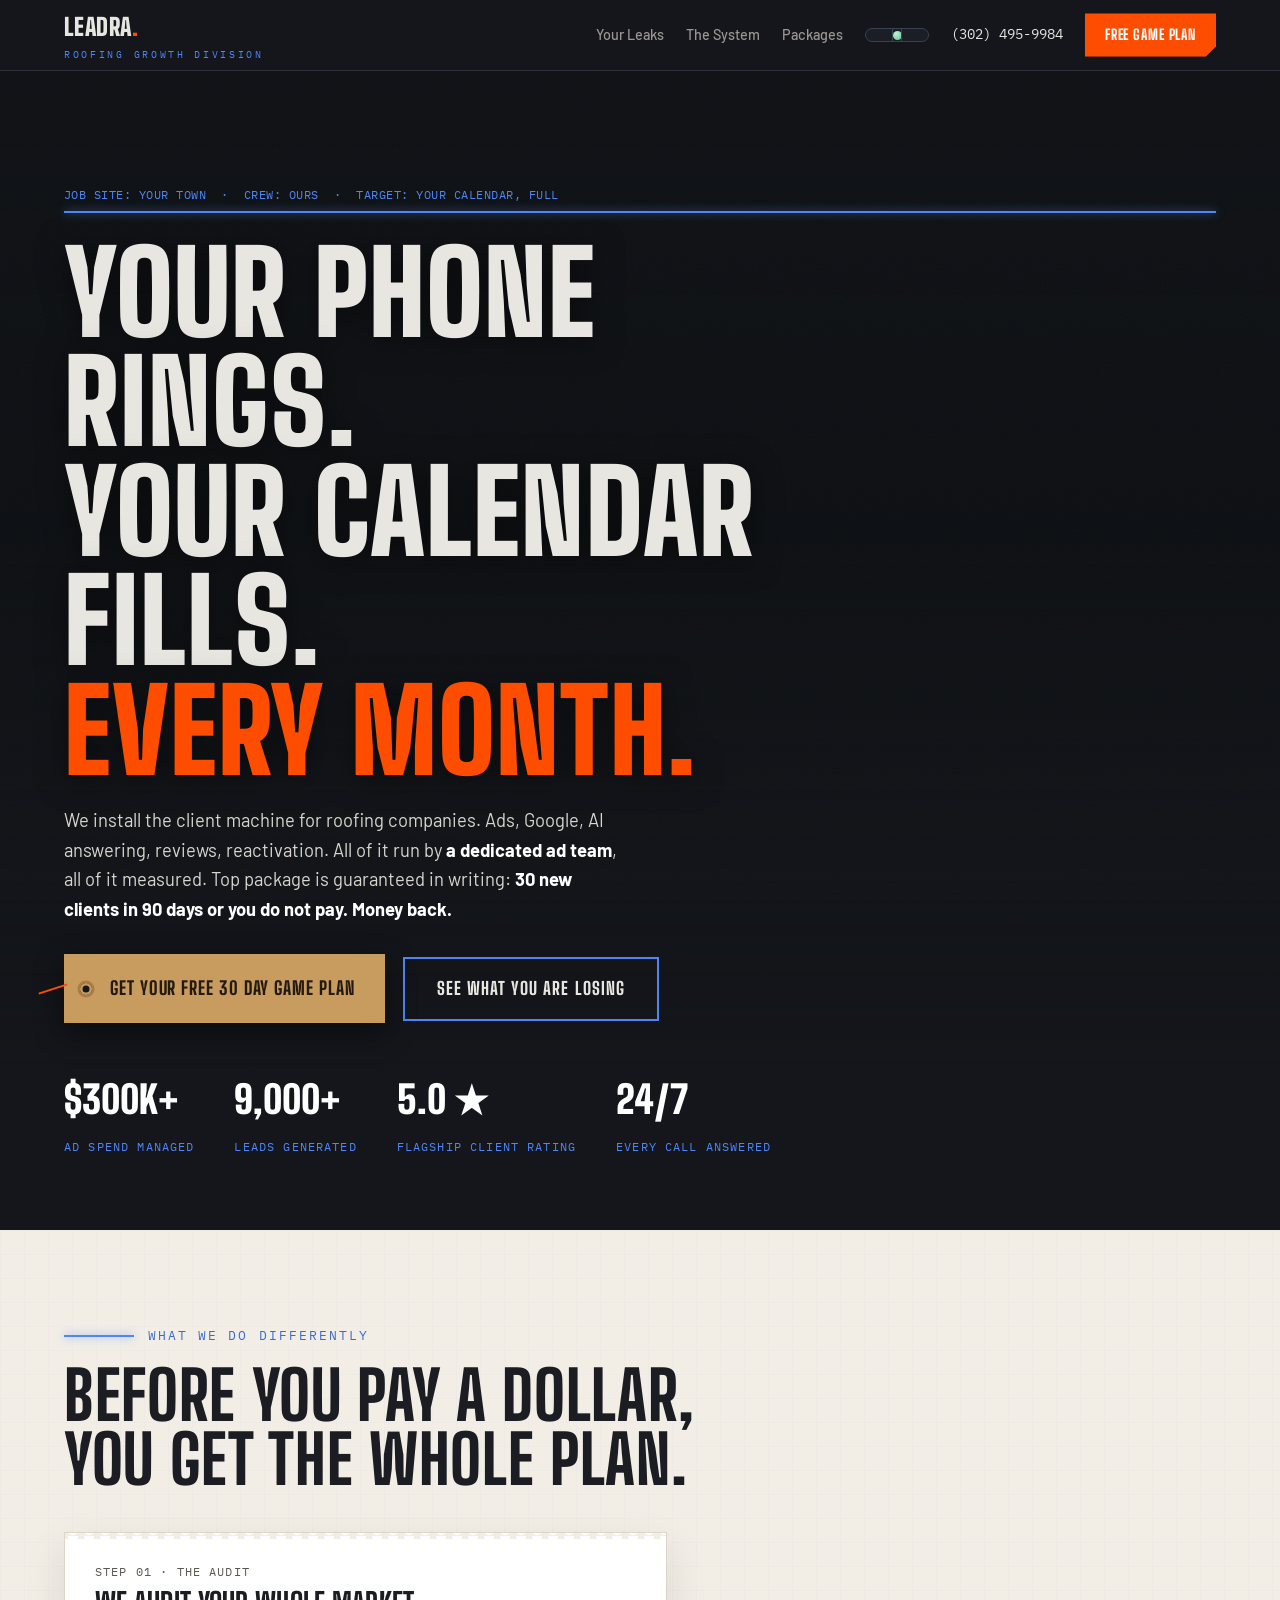
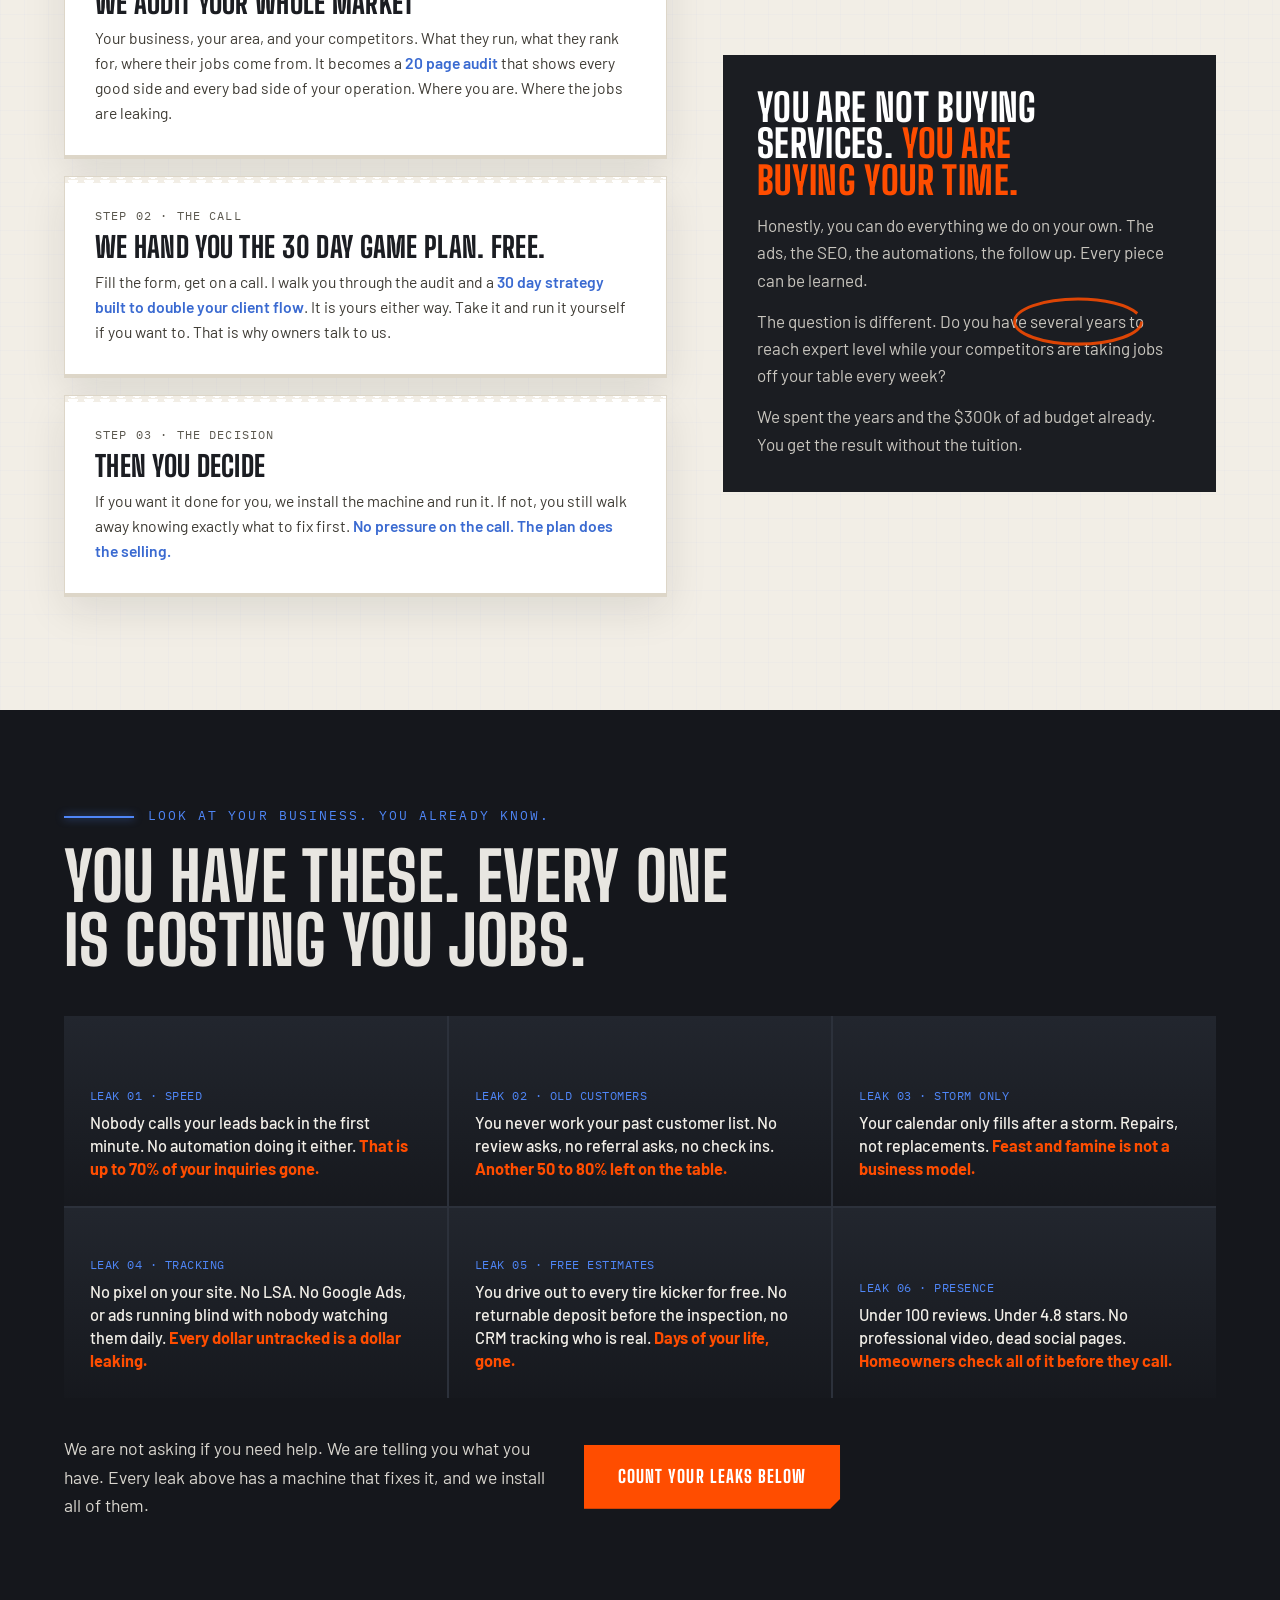
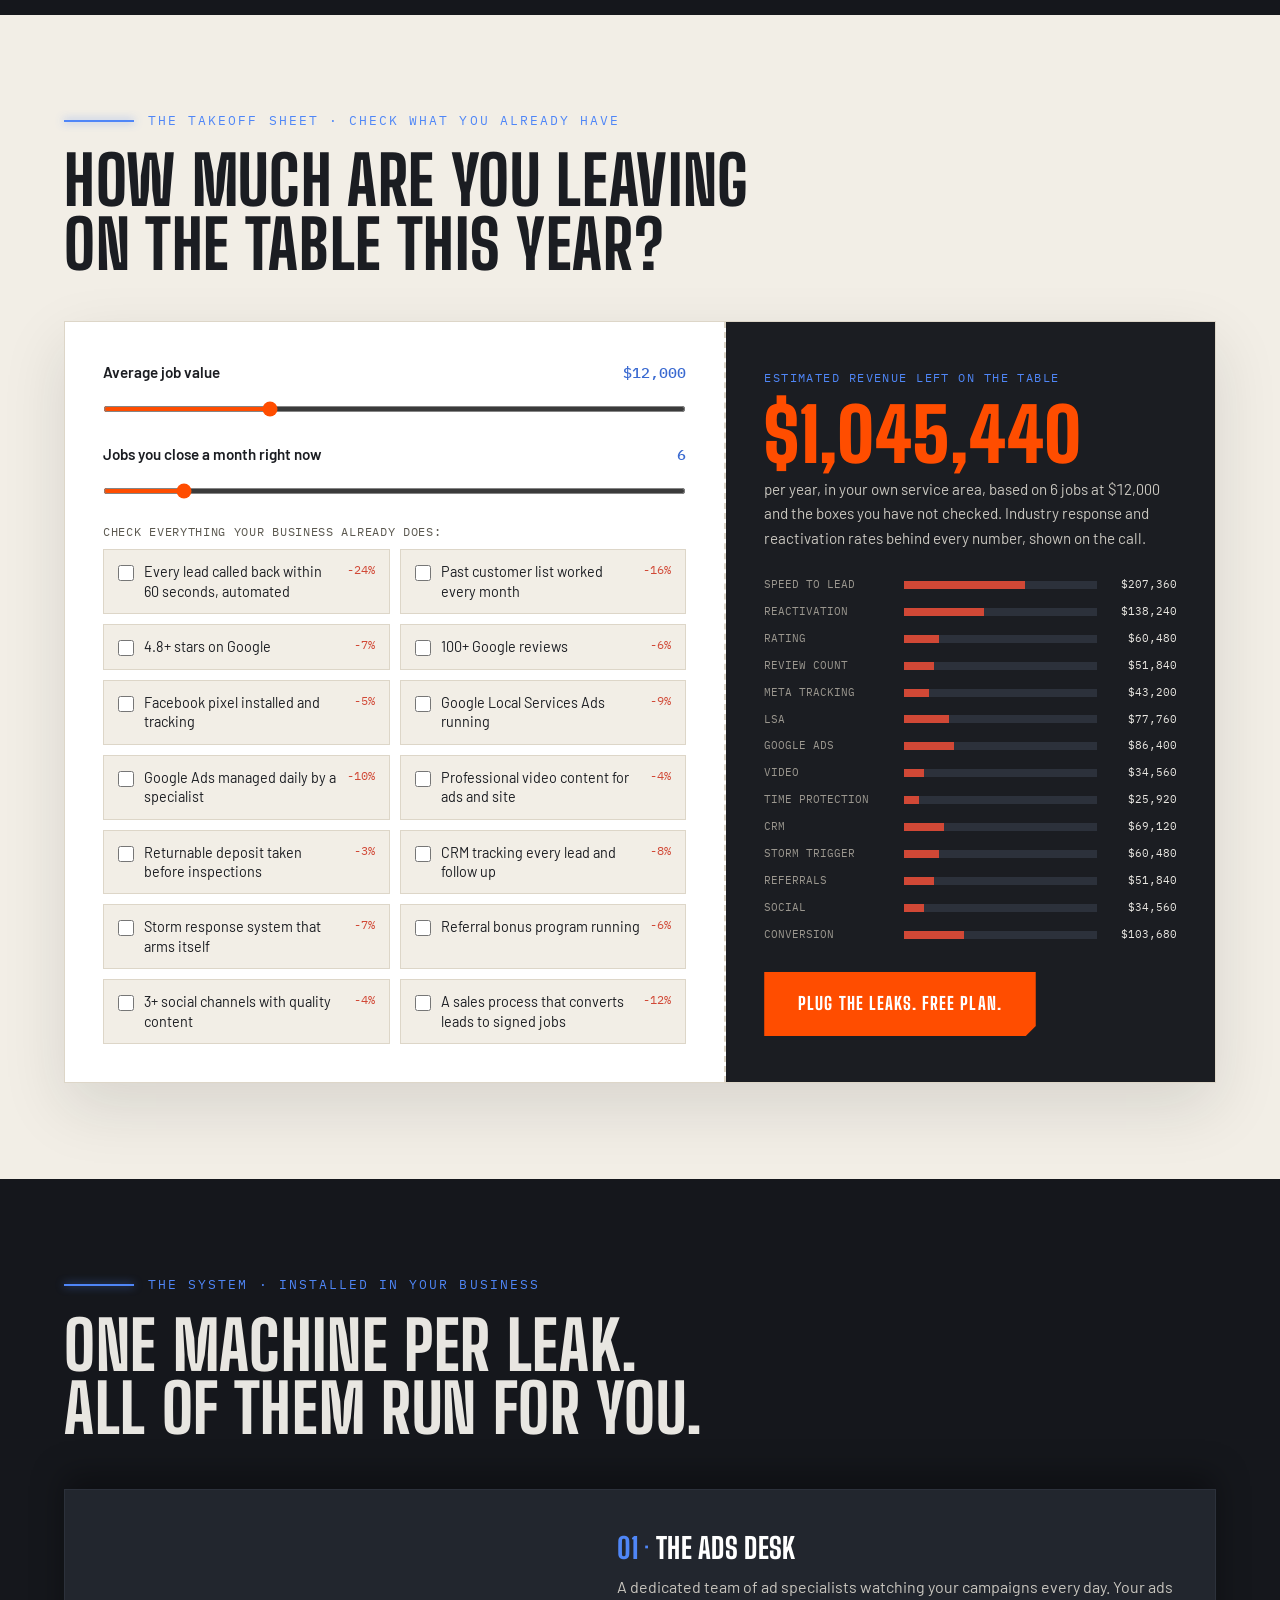
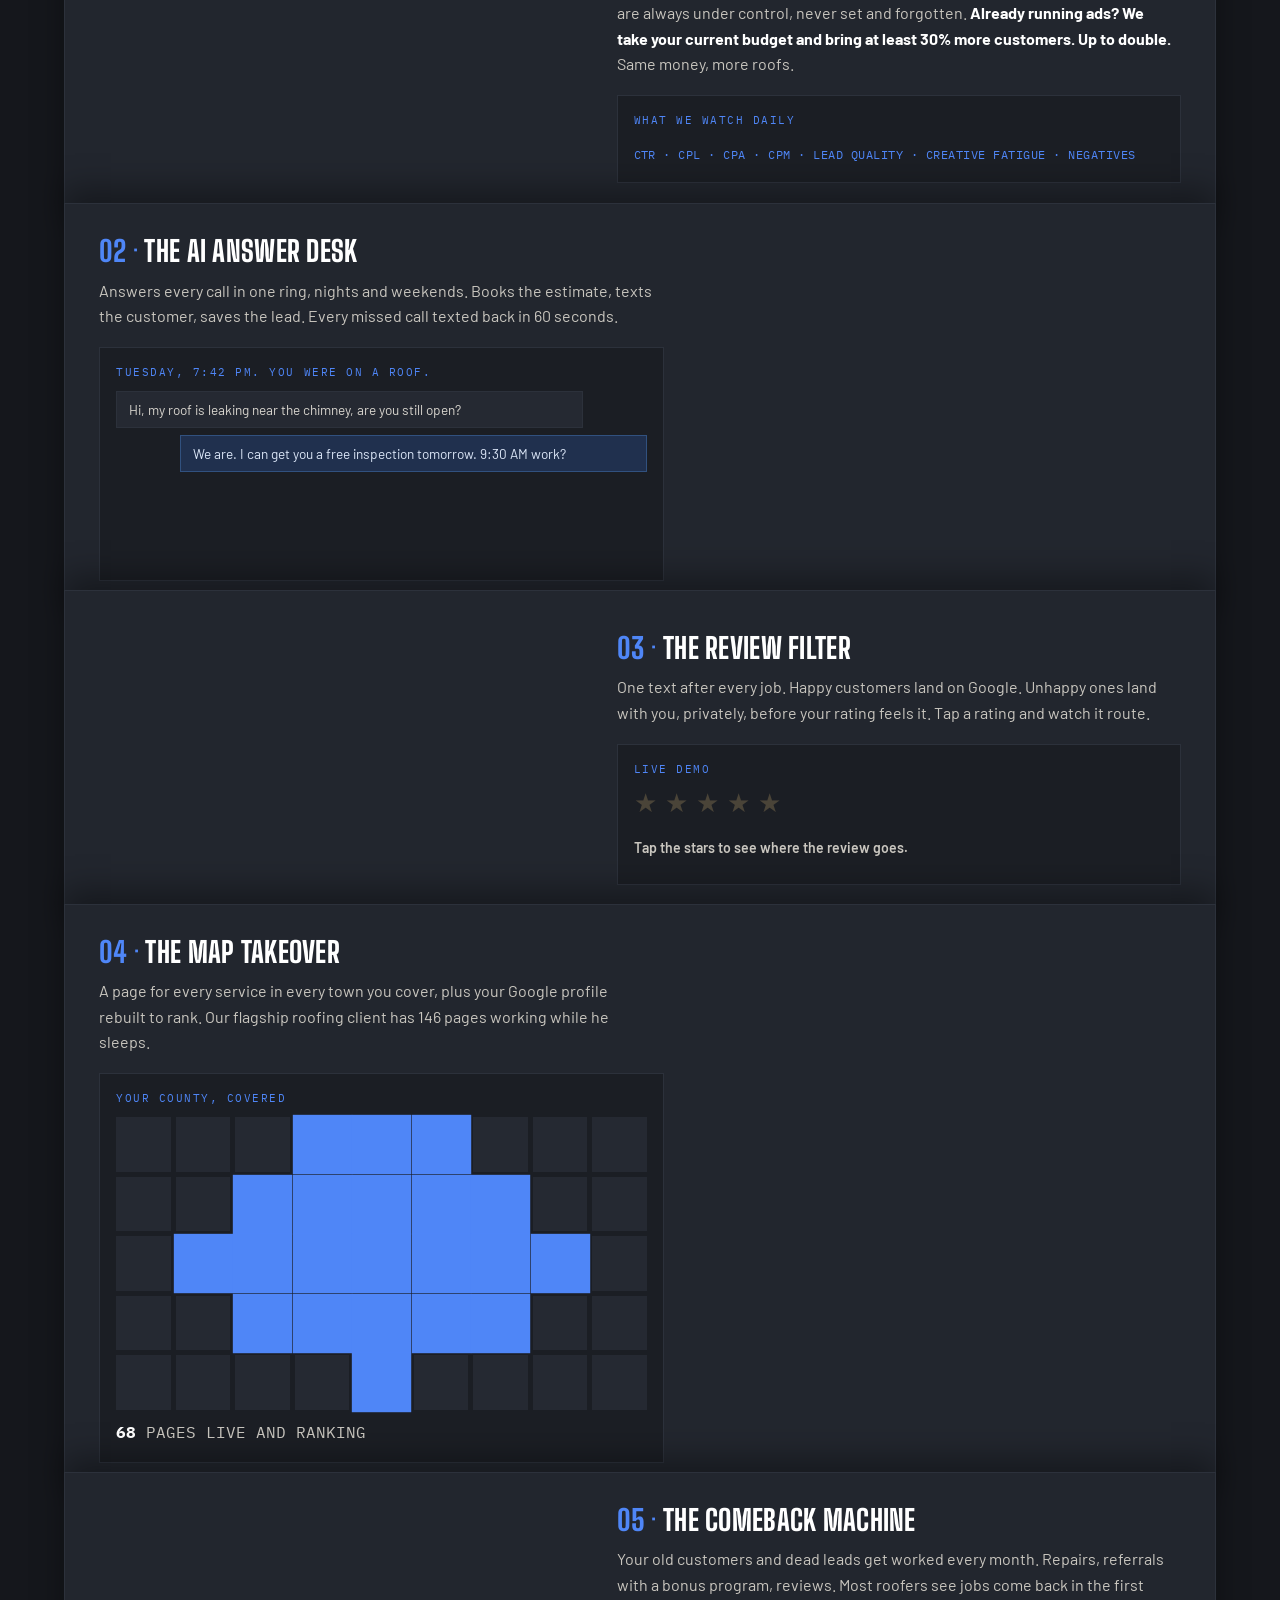
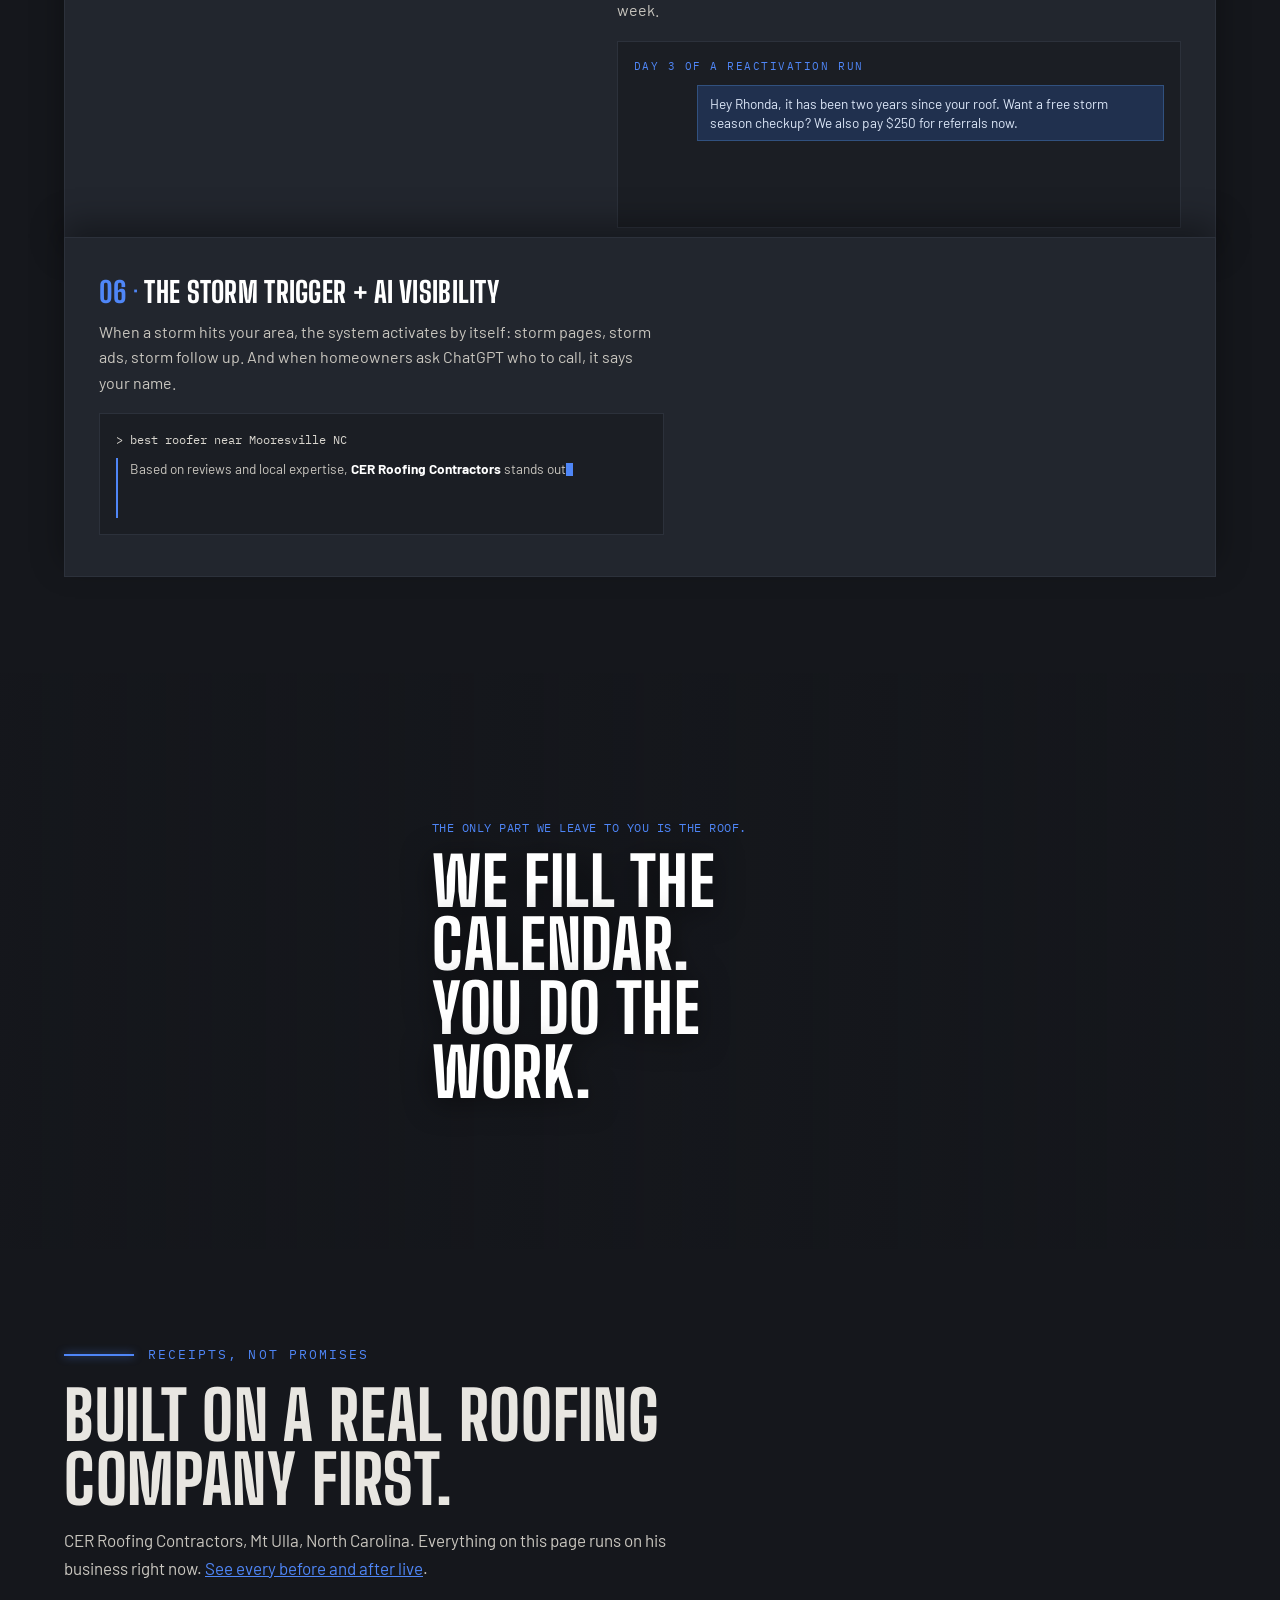
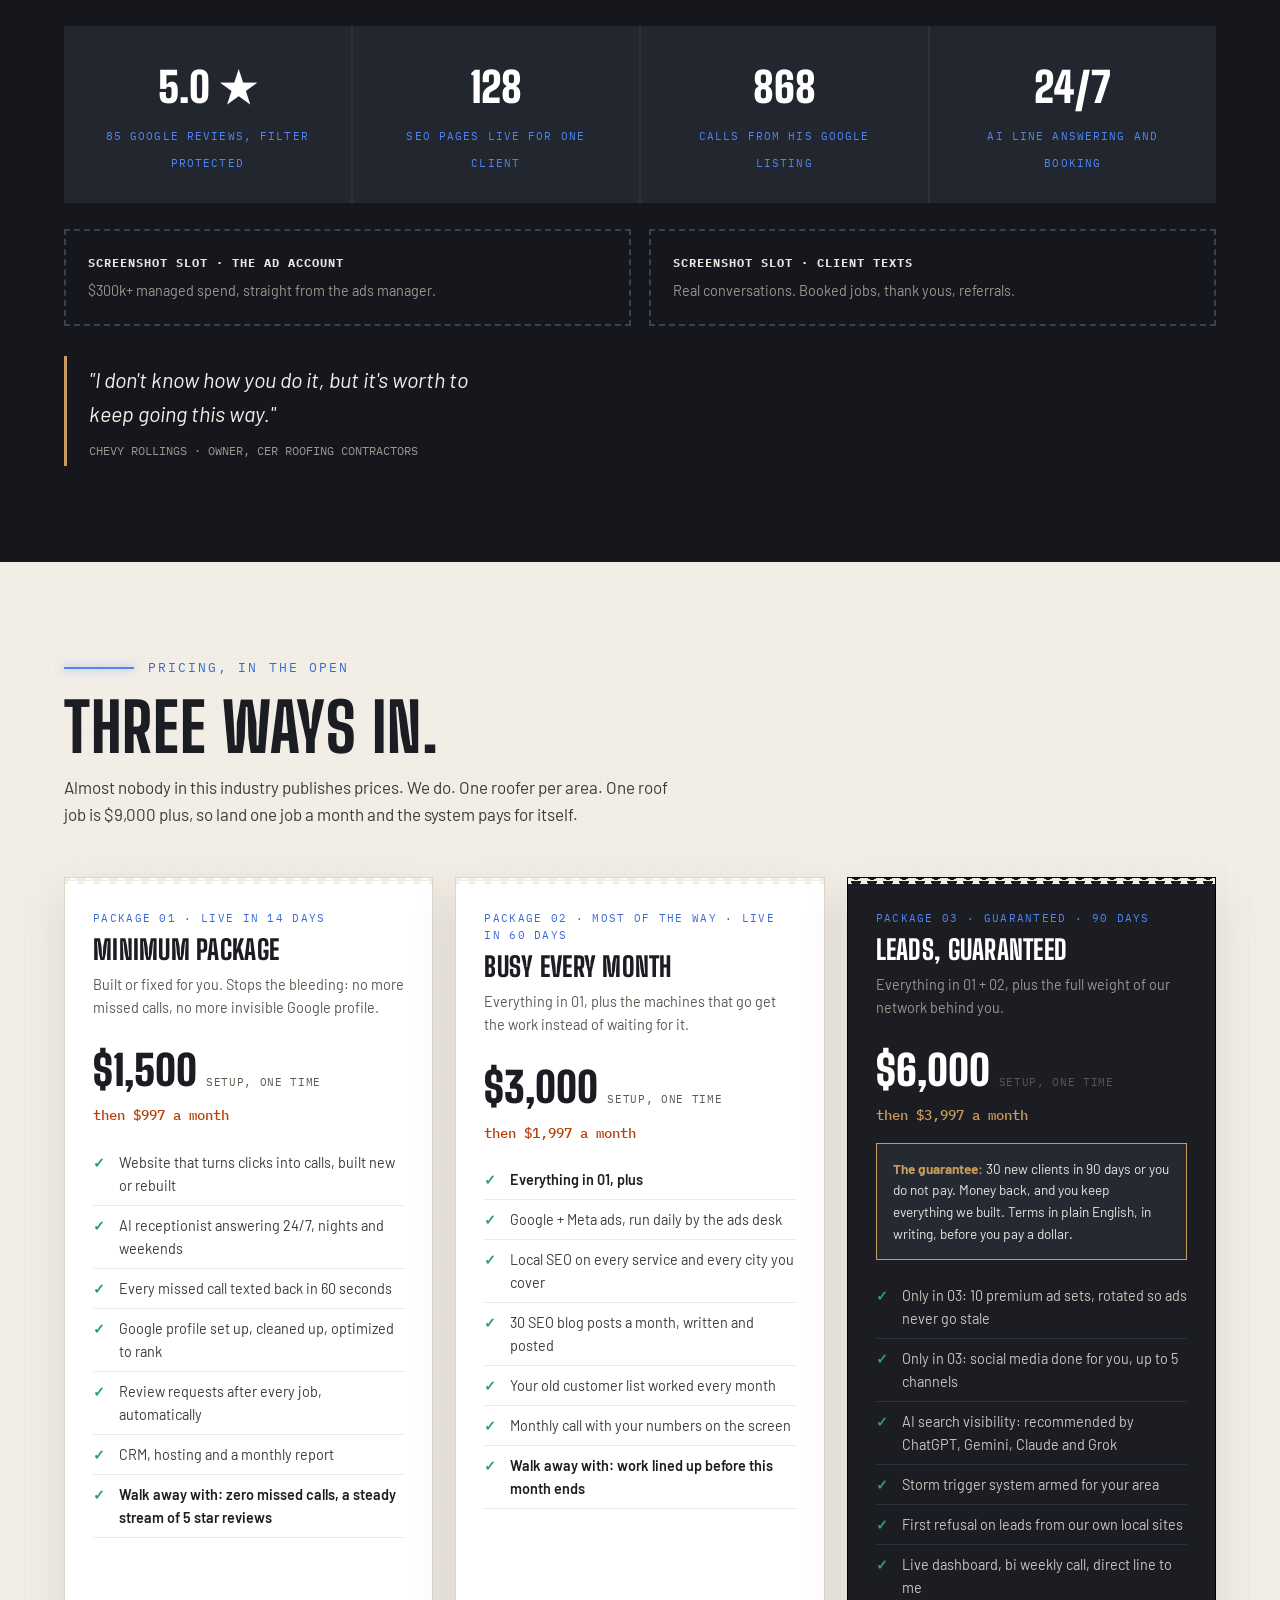
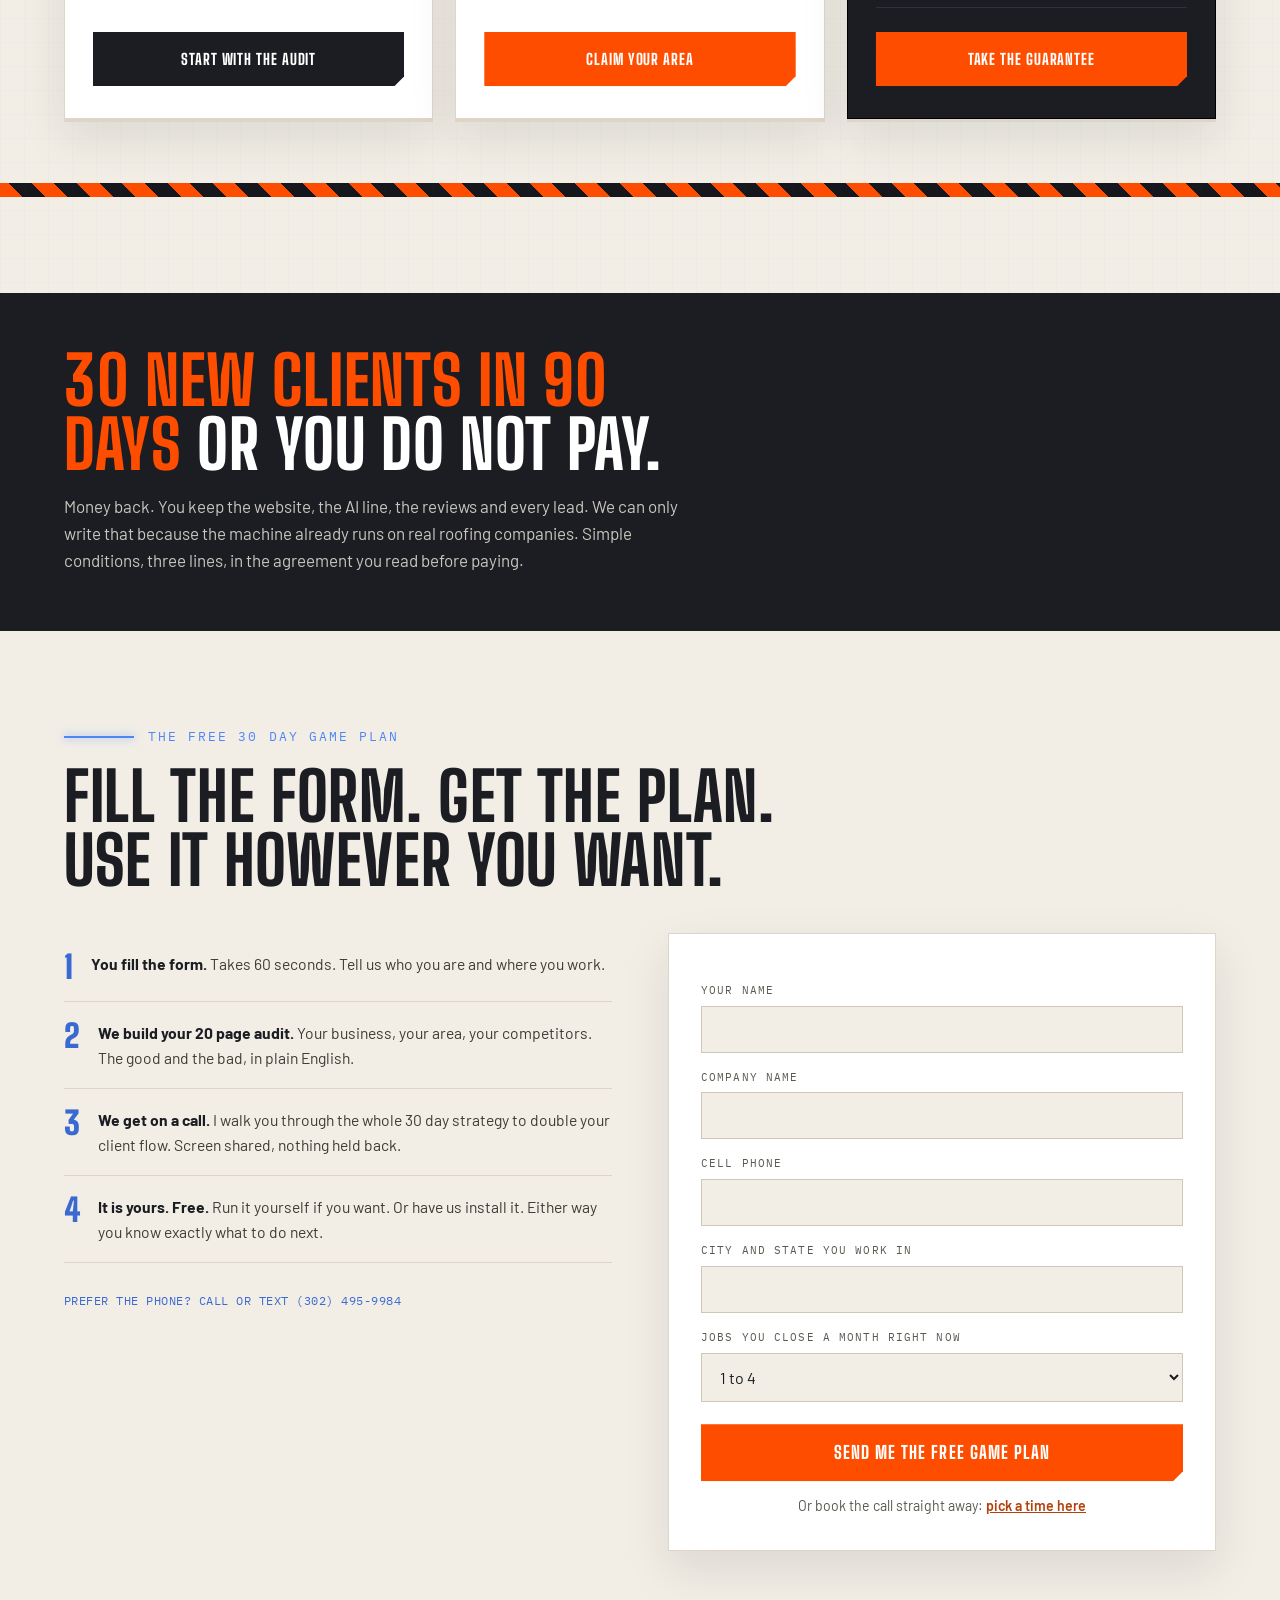
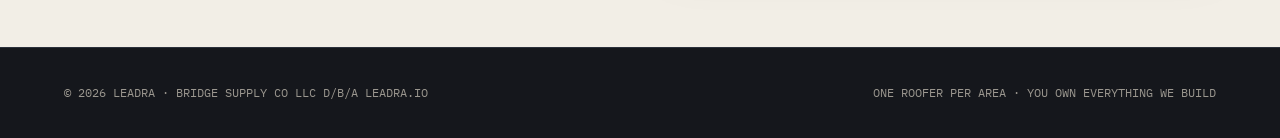
==== roofers-site/index.html @ fa68419d "Roofers site bridge copy for assembly Co-Authored-By: Claude Fable 5 <noreply@anthropic.com> Claude-" ====
<!doctype html>
<html lang="en">
<head>
<meta charset="utf-8">
<meta name="viewport" content="width=device-width, initial-scale=1">
<title>Leadra for Roofers</title>
<meta name="description" content="Client acquisition systems for roofing companies. 30 new clients in 90 days or you do not pay. Free 30 day game plan and a 20 page audit of your business before you spend a dollar.">
<link rel="stylesheet" href="https://fonts.googleapis.com/css2?family=Big+Shoulders+Display:wght@700;800;900&family=Barlow:wght@400;500;600&family=IBM+Plex+Mono:ital,wght@0,400;0,500;1,400&display=swap">
<style>
  :root{
    --bitumen:#15171C; --char:#22262E; --chalk:#4F86F7; --torch:#FF4D00;
    --paper:#F2EEE6; --kraft:#C89B5E; --ink:#E8E6E1; --ink-dim:#9B978F;
    --paper-ink:#1B1D22; --paper-dim:#5B584F; --good:#2E9E6B; --bad:#D14836;
    --disp:"Big Shoulders Display","Arial Narrow",Impact,sans-serif;
    --body:"Barlow",-apple-system,"Segoe UI",Helvetica,sans-serif;
    --mono:"IBM Plex Mono","SF Mono",Consolas,monospace;
    --ease:cubic-bezier(.2,.8,.2,1);
  }
  *{margin:0;padding:0;box-sizing:border-box}
  html{scroll-behavior:smooth}
  body{background:var(--bitumen);color:var(--ink);font-family:var(--body);font-size:17px;line-height:1.6;-webkit-font-smoothing:antialiased;overflow-x:hidden}
  /* asphalt granule noise on dark */
  body::before{content:"";position:fixed;inset:0;pointer-events:none;z-index:1;opacity:.04;
    background-image:url("data:image/svg+xml,%3Csvg xmlns='http://www.w3.org/2000/svg' width='120' height='120'%3E%3Cfilter id='n'%3E%3CfeTurbulence type='fractalNoise' baseFrequency='.9' numOctaves='2'/%3E%3C/filter%3E%3Crect width='120' height='120' filter='url(%23n)' opacity='.6'/%3E%3C/svg%3E")}
  h1,h2,h3{font-family:var(--disp);text-transform:uppercase;line-height:.95;letter-spacing:.01em}
  h1{font-weight:900;font-size:clamp(3rem,9vw,7.2rem)}
  h2{font-weight:800;font-size:clamp(2.2rem,5.5vw,4.2rem)}
  h3{font-weight:800;font-size:clamp(1.3rem,2.4vw,1.8rem)}
  p{max-width:62ch}
  img{max-width:100%;display:block}
  a{color:inherit}
  .wrap{max-width:1200px;margin:0 auto;padding:0 24px;position:relative;z-index:2}
  .mono{font-family:var(--mono);font-size:.78rem;letter-spacing:.04em;color:var(--chalk)}
  .sec{padding:96px 0;position:relative}
  .num{font-variant-numeric:tabular-nums}
  /* chalk line reveal */
  .chalkline{height:2px;background:var(--chalk);width:0;box-shadow:0 0 8px rgba(79,134,247,.8);transition:width .5s var(--ease)}
  .chalkline.snap{width:100%}
  .reveal{opacity:0;transform:translateY(30px);transition:opacity .6s var(--ease),transform .6s var(--ease)}
  .reveal.in{opacity:1;transform:none}
  @media (prefers-reduced-motion: reduce){
    .reveal{opacity:1;transform:none;transition:none}
    *{animation:none!important;transition:none!important}
  }
  .btn{display:inline-flex;align-items:center;gap:12px;background:var(--torch);color:#fff;font-family:var(--disp);font-weight:800;text-transform:uppercase;letter-spacing:.06em;font-size:1.1rem;padding:18px 34px;text-decoration:none;border:none;cursor:pointer;transition:transform .3s var(--ease),box-shadow .3s var(--ease);box-shadow:0 6px 24px rgba(255,77,0,.35);clip-path:polygon(0 0,100% 0,100% calc(100% - 10px),calc(100% - 10px) 100%,0 100%)}
  .btn:hover{transform:translateY(-3px)}
  .btn.line{background:transparent;color:var(--ink);box-shadow:inset 0 0 0 2px var(--chalk);clip-path:none}
  .btn:focus-visible,a:focus-visible,button:focus-visible,input:focus-visible{outline:3px solid var(--chalk);outline-offset:3px}

  /* ===== NAV ===== */
  nav{position:sticky;top:0;z-index:60;background:rgba(21,23,28,.94);backdrop-filter:blur(8px);border-bottom:1px solid #2C313B}
  nav .wrap{display:flex;align-items:center;justify-content:space-between;height:70px}
  .logo{font-family:var(--disp);font-weight:900;font-size:1.5rem;text-transform:uppercase;text-decoration:none;letter-spacing:.02em}
  .logo span{color:var(--torch)}
  .logo .sub{display:block;font-family:var(--mono);font-size:.6rem;color:var(--chalk);letter-spacing:.28em;font-weight:400}
  .navr{display:flex;align-items:center;gap:22px}
  .navlinks{display:flex;gap:22px;font-size:.9rem;font-weight:500}
  .navlinks a{text-decoration:none;color:var(--ink-dim)}
  .navlinks a:hover{color:var(--ink)}
  .navphone{font-family:var(--mono);font-size:.85rem;color:var(--ink);text-decoration:none}
  nav .btn{padding:10px 20px;font-size:.9rem}
  /* level bubble */
  .level{width:64px;height:14px;border:1px solid #3A4150;border-radius:7px;position:relative;background:#1B1E24}
  .level::before,.level::after{content:"";position:absolute;top:0;bottom:0;width:1px;background:#3A4150}
  .level::before{left:26px}.level::after{right:26px}
  .bubble{position:absolute;top:2px;left:27px;width:9px;height:9px;border-radius:50%;background:radial-gradient(circle at 35% 30%,#BFF3D8,#57C48B);transition:left .3s var(--ease)}
  @media(max-width:900px){.navlinks,.level,.navphone{display:none}}

  /* ===== HERO ===== */
  .hero{position:relative;min-height:92vh;display:flex;align-items:flex-end;overflow:hidden}
  .hero .bg{position:absolute;inset:0;background:#0E1013 center/cover no-repeat;background-image:url("assets/hero-crew.jpg");animation:kenburns 18s var(--ease) forwards}
  @keyframes kenburns{from{transform:scale(1.12)}to{transform:scale(1)}}
  .hero .shade{position:absolute;inset:0;background:linear-gradient(180deg,rgba(21,23,28,.35) 0%,rgba(21,23,28,.15) 40%,rgba(21,23,28,.92) 88%)}
  .hero .wrap{padding-bottom:72px;padding-top:140px;width:100%}
  .takeoff{position:relative;margin-bottom:26px}
  .takeoff .anno{position:absolute;top:-26px;left:0;opacity:0;transition:opacity .5s .5s}
  .takeoff.on .anno{opacity:1}
  .hero h1{max-width:14ch;text-shadow:0 4px 30px rgba(0,0,0,.5)}
  .hero h1 em{font-style:normal;color:var(--torch)}
  .hero .sub{margin-top:20px;font-size:1.15rem;max-width:56ch;color:#D9D6CF}
  .hero .sub b{color:#fff}
  .heroctas{display:flex;gap:18px;align-items:center;margin-top:30px;flex-wrap:wrap}
  /* inspection tag CTA */
  .tag-cta{position:relative;background:var(--kraft);color:#241A0E;font-family:var(--disp);font-weight:800;text-transform:uppercase;letter-spacing:.05em;font-size:1.15rem;padding:20px 30px 20px 46px;text-decoration:none;transition:transform .3s var(--ease);box-shadow:0 10px 30px rgba(0,0,0,.45)}
  .tag-cta::before{content:"";position:absolute;left:16px;top:50%;transform:translateY(-50%);width:12px;height:12px;border-radius:50%;background:var(--bitumen);box-shadow:inset 0 0 0 2.5px var(--kraft),0 0 0 2.5px #A87E44}
  .tag-cta::after{content:"";position:absolute;left:-26px;top:50%;width:30px;height:2px;background:var(--torch);transform:translateY(-50%) rotate(-18deg)}
  .tag-cta:hover{transform:rotate(-1.2deg) translateY(-2px)}
  .herostats{display:flex;gap:40px;margin-top:46px;flex-wrap:wrap}
  .hstat b{display:block;font-family:var(--disp);font-weight:900;font-size:2.4rem;color:#fff}
  .hstat span{font-family:var(--mono);font-size:.72rem;color:var(--chalk);letter-spacing:.1em;text-transform:uppercase}

  /* ===== PAPER SECTIONS ===== */
  .paper{background:var(--paper);color:var(--paper-ink)}
  .paper::before{content:"";position:absolute;inset:0;pointer-events:none;opacity:.5;
    background-image:linear-gradient(rgba(79,134,247,.05) 1px,transparent 1px),linear-gradient(90deg,rgba(79,134,247,.05) 1px,transparent 1px);background-size:24px 24px}
  .paper .mono{color:#3A6AD1}
  .kicker{display:flex;align-items:center;gap:14px;margin-bottom:18px}
  .kicker .chalkline{max-width:70px}
  .kicker span{font-family:var(--mono);font-size:.8rem;letter-spacing:.16em;text-transform:uppercase;color:var(--chalk)}
  .paper .kicker span{color:#3A6AD1}

  /* different section */
  .diffgrid{display:grid;grid-template-columns:1.1fr .9fr;gap:56px;align-items:center;margin-top:40px}
  @media(max-width:940px){.diffgrid{grid-template-columns:1fr}}
  .ticket{background:#fff;border:1px solid #DDD6C8;box-shadow:0 3px 0 #DDD6C8,0 16px 40px rgba(27,29,34,.10);padding:30px;position:relative;margin-bottom:20px}
  .ticket::before{content:"";position:absolute;top:0;left:0;right:0;height:6px;background-image:radial-gradient(circle at 8px 0,transparent 5px,#F2EEE6 5px);background-size:16px 6px;background-position:0 -3px}
  .ticket .tno{font-family:var(--mono);font-size:.72rem;color:var(--paper-dim);letter-spacing:.1em}
  .ticket h3{margin:8px 0 8px;color:var(--paper-ink)}
  .ticket p{font-size:.98rem;color:#3E3B34}
  .ticket .mark{color:#3A6AD1;font-weight:600}
  .buytime{background:var(--paper-ink);color:var(--ink);padding:34px;position:relative}
  .buytime h3{color:#fff;font-size:clamp(1.6rem,3vw,2.4rem);max-width:16ch}
  .buytime h3 em{font-style:normal;color:var(--torch)}
  .buytime p{margin-top:14px;color:#C9C6BF}
  .circle-anno{position:relative;display:inline-block}
  .circle-anno svg{position:absolute;inset:-14px -20px;width:calc(100% + 40px);height:calc(100% + 28px);pointer-events:none}

  /* ===== STRAIGHT TALK ===== */
  .talkgrid{display:grid;grid-template-columns:repeat(3,1fr);gap:2px;background:#2C313B;margin-top:44px}
  @media(max-width:980px){.talkgrid{grid-template-columns:repeat(2,1fr)}}
  @media(max-width:640px){.talkgrid{grid-template-columns:1fr}}
  .talk{background:var(--char);padding:26px;position:relative;overflow:hidden;min-height:190px;display:flex;flex-direction:column;justify-content:flex-end}
  .talk .timg{position:absolute;inset:0;background:center/cover no-repeat;opacity:.28;transition:opacity .4s,transform .6s var(--ease)}
  .talk:hover .timg{opacity:.45;transform:scale(1.05)}
  .talk .tshade{position:absolute;inset:0;background:linear-gradient(180deg,transparent,rgba(21,23,28,.9))}
  .talk .mono{position:relative;margin-bottom:6px}
  .talk p{position:relative;font-size:1.02rem;font-weight:500;color:#F2EFE8;line-height:1.4}
  .talk p b{color:var(--torch)}
  .talkfoot{margin-top:36px;display:flex;gap:20px;align-items:center;flex-wrap:wrap}
  .talkfoot p{font-size:1.1rem;color:#D9D6CF;max-width:50ch}

  /* ===== LEAK CALCULATOR ===== */
  .leak{background:var(--paper);color:var(--paper-ink)}
  .leaksheet{background:#fff;border:1px solid #DDD6C8;box-shadow:0 24px 60px rgba(27,29,34,.12);margin-top:44px;display:grid;grid-template-columns:1.15fr .85fr}
  @media(max-width:940px){.leaksheet{grid-template-columns:1fr}}
  .leakL{padding:38px;border-right:2px dashed #DDD6C8}
  @media(max-width:940px){.leakL{border-right:none;border-bottom:2px dashed #DDD6C8}}
  .leakR{padding:38px;background:var(--paper-ink);color:var(--ink);display:flex;flex-direction:column;justify-content:center}
  .lfield{margin-bottom:22px}
  .lfield label{display:flex;justify-content:space-between;font-weight:600;font-size:.95rem;margin-bottom:8px}
  .lfield output{font-family:var(--mono);color:#3A6AD1;font-weight:500}
  input[type=range]{width:100%;accent-color:var(--torch);height:6px}
  .checks{display:grid;grid-template-columns:1fr 1fr;gap:10px;margin-top:8px}
  @media(max-width:600px){.checks{grid-template-columns:1fr}}
  .chk{display:flex;gap:10px;align-items:flex-start;background:var(--paper);border:1px solid #DDD6C8;padding:12px 14px;cursor:pointer;font-size:.9rem;line-height:1.35;transition:border-color .2s,background .2s;user-select:none}
  .chk:hover{border-color:#3A6AD1}
  .chk input{margin-top:3px;accent-color:#2E9E6B;width:16px;height:16px;flex:none}
  .chk.on{background:#EAF3EC;border-color:#2E9E6B}
  .chk .pct{margin-left:auto;font-family:var(--mono);font-size:.72rem;color:var(--bad);white-space:nowrap;flex:none}
  .chk.on .pct{color:#2E9E6B}
  .leakR .rline{font-family:var(--mono);font-size:.75rem;color:var(--chalk);letter-spacing:.12em;text-transform:uppercase}
  .leaktotal{font-family:var(--disp);font-weight:900;font-size:clamp(3rem,6vw,4.6rem);color:var(--torch);line-height:1;margin:12px 0 4px}
  .leaksub{color:#C9C6BF;font-size:.95rem}
  .leakbars{margin-top:26px;display:flex;flex-direction:column;gap:9px}
  .lb{display:grid;grid-template-columns:130px 1fr 70px;gap:10px;align-items:center;font-family:var(--mono);font-size:.7rem;color:#9B978F}
  .lb i{display:block;height:8px;background:#2C313B;position:relative;overflow:hidden}
  .lb i b{position:absolute;left:0;top:0;bottom:0;background:var(--bad);width:0;transition:width .8s var(--ease)}
  .lb.won i b{background:var(--good)}
  .lb span:last-child{text-align:right;color:var(--ink)}
  .leakcta{margin-top:28px}

  /* ===== MACHINES (shingle courses) ===== */
  .courses{margin-top:48px;display:flex;flex-direction:column}
  .course{background:var(--char);border:1px solid #2C313B;padding:0;display:grid;grid-template-columns:.9fr 1.1fr;min-height:340px;position:relative;box-shadow:0 -14px 30px rgba(0,0,0,.35)}
  .course+.course{margin-top:-26px}
  .course:nth-child(even){grid-template-columns:1.1fr .9fr}
  .course:nth-child(even) .cimg{order:2}
  @media(max-width:900px){.course,.course:nth-child(even){grid-template-columns:1fr}.course:nth-child(even) .cimg{order:0}.course+.course{margin-top:18px}}
  .cimg{background:center/cover no-repeat;min-height:230px;position:relative}
  .cimg::after{content:"";position:absolute;inset:0;background:linear-gradient(90deg,transparent 60%,var(--char))}
  .course:nth-child(even) .cimg::after{background:linear-gradient(270deg,transparent 60%,var(--char))}
  .cbody{padding:34px;display:flex;flex-direction:column;justify-content:center;gap:12px}
  .cbody h3{color:#fff}
  .cbody h3 span{color:var(--chalk)}
  .cbody p{color:#C9C6BF;font-size:1rem}
  .cbody p b{color:#fff}
  .cdemo{background:#1B1E24;border:1px solid #2C313B;padding:16px;margin-top:6px}
  .cdemo .dlabel{font-family:var(--mono);font-size:.68rem;letter-spacing:.14em;text-transform:uppercase;color:var(--chalk);margin-bottom:10px}
  /* mini demos */
  .stars{display:flex;gap:8px}
  .stars button{font-size:1.6rem;background:none;border:none;cursor:pointer;color:#4A4438;transition:color .12s,transform .12s}
  .stars button.lit{color:#F5B417}
  .stars button:hover{transform:scale(1.15)}
  .routeout{margin-top:10px;font-size:.88rem;font-weight:600;min-height:40px;display:flex;align-items:center;gap:10px;color:#C9C6BF}
  .pill{padding:5px 12px;font-family:var(--mono);font-size:.72rem}
  .toG{background:rgba(46,158,107,.15);color:#6FD3A4}
  .toP{background:rgba(209,72,54,.15);color:#F09083}
  .bub{max-width:88%;padding:8px 12px;margin-bottom:7px;font-size:.85rem;line-height:1.4;opacity:0;transform:translateY(8px);transition:opacity .4s,transform .4s;border:1px solid #2C313B}
  .bub.on{opacity:1;transform:none}
  .bub.them{background:#252932;color:#D9D6CF}
  .bub.us{background:#20304E;border-color:#31517F;color:#DCE7F8;margin-left:auto}
  .bub.sys{background:transparent;border:1px dashed #3A4150;text-align:center;max-width:100%;font-family:var(--mono);font-size:.7rem;color:#9B978F}
  .aichat .q{font-family:var(--mono);font-size:.78rem;color:#D9D6CF;margin-bottom:8px}
  .aichat .a{border-left:2px solid var(--chalk);padding-left:12px;color:#C9C6BF;font-size:.85rem;min-height:60px;white-space:pre-wrap}
  .aichat .a b{color:#fff}
  .cursor{display:inline-block;width:7px;height:13px;background:var(--chalk);vertical-align:-2px;animation:blink 1s steps(1) infinite}
  @keyframes blink{50%{opacity:0}}
  .matrix{display:grid;grid-template-columns:repeat(9,1fr);gap:5px}
  .mcell{aspect-ratio:1;background:#252932;transition:background .3s,transform .3s}
  .mcell.on{background:var(--chalk);transform:scale(1.08)}
  .matrixcap{margin-top:10px;font-family:var(--mono);font-size:.72rem;color:#9B978F}
  .matrixcap b{color:var(--chalk)}

  /* ===== INTERLUDE (before/after) ===== */
  .interlude{position:relative;min-height:64vh;background:center/cover no-repeat fixed;background-image:url("assets/before-after.jpg");display:flex;align-items:center}
  @media(max-width:900px){.interlude{background-attachment:scroll}}
  .interlude .shade{position:absolute;inset:0;background:linear-gradient(90deg,rgba(21,23,28,.85),rgba(21,23,28,.2))}
  .interlude h2{max-width:13ch;color:#fff;text-shadow:0 4px 30px rgba(0,0,0,.6)}
  .interlude .mono{display:block;margin-bottom:12px}

  /* ===== PROOF ===== */
  .proofgrid{display:grid;grid-template-columns:repeat(4,1fr);gap:2px;background:#2C313B;margin-top:44px}
  @media(max-width:900px){.proofgrid{grid-template-columns:repeat(2,1fr)}}
  .pcell{background:var(--char);padding:28px;text-align:center}
  .pcell b{display:block;font-family:var(--disp);font-weight:900;font-size:2.6rem;color:#fff}
  .pcell span{font-family:var(--mono);font-size:.7rem;letter-spacing:.1em;text-transform:uppercase;color:var(--chalk)}
  .slotrow{display:grid;grid-template-columns:repeat(2,1fr);gap:18px;margin-top:26px}
  @media(max-width:760px){.slotrow{grid-template-columns:1fr}}
  .slot{border:2px dashed #3A4150;padding:22px;font-size:.9rem;color:#9B978F}
  .slot b{display:block;color:var(--ink);font-family:var(--mono);font-size:.78rem;letter-spacing:.08em;text-transform:uppercase;margin-bottom:6px}
  .quote{border-left:3px solid var(--kraft);padding:6px 0 6px 22px;margin-top:30px;font-size:1.35rem;font-style:italic;color:#F2EFE8;max-width:34ch}
  .quote cite{display:block;margin-top:10px;font-style:normal;font-family:var(--mono);font-size:.75rem;color:#9B978F}

  /* ===== PACKAGES (paper tickets) ===== */
  .packs{display:grid;grid-template-columns:repeat(3,1fr);gap:22px;margin-top:48px;align-items:stretch}
  @media(max-width:980px){.packs{grid-template-columns:1fr;max-width:560px;margin-left:auto;margin-right:auto}}
  .pack{background:#fff;border:1px solid #DDD6C8;box-shadow:0 3px 0 #DDD6C8,0 18px 44px rgba(27,29,34,.10);padding:32px 28px;display:flex;flex-direction:column;position:relative}
  .pack::before{content:"";position:absolute;top:0;left:0;right:0;height:6px;background-image:radial-gradient(circle at 8px 0,transparent 5px,#F2EEE6 5px);background-size:16px 6px;background-position:0 -3px}
  .pack .sla{font-family:var(--mono);font-size:.68rem;letter-spacing:.12em;text-transform:uppercase;color:#3A6AD1;margin-bottom:10px}
  .pack h3{color:var(--paper-ink);font-size:1.7rem}
  .pack .for{font-size:.9rem;color:var(--paper-dim);margin:10px 0 18px;min-height:44px}
  .pack .price{font-family:var(--disp);font-weight:900;font-size:2.6rem;color:var(--paper-ink)}
  .pack .price span{font-family:var(--mono);font-size:.7rem;font-weight:400;color:var(--paper-dim);letter-spacing:.06em}
  .pack .permo{font-family:var(--mono);font-size:.9rem;color:#B4400B;font-weight:500;margin-bottom:16px}
  .pack ul{list-style:none;flex:1;margin-bottom:24px}
  .pack li{padding:8px 0 8px 26px;position:relative;font-size:.9rem;border-bottom:1px solid #EFEAE0;color:#3E3B34}
  .pack li::before{content:"✓";position:absolute;left:0;color:#2E9E6B;font-weight:700}
  .pack li.plus{font-weight:600;color:var(--paper-ink)}
  .pack .btn{justify-content:center;font-size:.95rem;padding:15px 20px}
  .pack.dark{background:var(--paper-ink);border-color:#000}
  .pack.dark::before{background-image:radial-gradient(circle at 8px 0,transparent 5px,#F2EEE6 5px)}
  .pack.dark h3,.pack.dark .price{color:#fff}
  .pack.dark .for{color:#9B978F}
  .pack.dark li{color:#C9C6BF;border-bottom-color:#2C313B}
  .pack.dark li.plus{color:#fff}
  .pack.dark .sla{color:var(--chalk)}
  .pack.dark .permo{color:var(--kraft)}
  .gbox{background:#252932;border:1px solid var(--kraft);padding:14px 16px;margin-bottom:16px;font-size:.85rem;color:#E8E6E1}
  .gbox b{color:var(--kraft)}

  /* hazard stripe + guarantee band */
  .hazard{height:14px;background:repeating-linear-gradient(45deg,var(--torch) 0 16px,var(--bitumen) 16px 32px);margin-top:64px}
  .gband{background:var(--paper-ink);padding:56px 0}
  .gband h2{color:#fff;max-width:20ch}
  .gband h2 em{font-style:normal;color:var(--torch)}
  .gband p{margin-top:16px;color:#C9C6BF}

  /* ===== GAME PLAN FORM ===== */
  .plan{background:var(--paper);color:var(--paper-ink)}
  .plangrid{display:grid;grid-template-columns:1fr 1fr;gap:56px;margin-top:40px;align-items:start}
  @media(max-width:900px){.plangrid{grid-template-columns:1fr}}
  .plansteps{display:flex;flex-direction:column;gap:0}
  .pstep{display:flex;gap:18px;padding:18px 0;border-bottom:1px solid #DDD6C8}
  .pstep .n{font-family:var(--disp);font-weight:900;font-size:2rem;color:#3A6AD1;line-height:1}
  .pstep p{font-size:.98rem;color:#3E3B34}
  .pstep b{color:var(--paper-ink)}
  form.gplan{background:#fff;border:1px solid #DDD6C8;box-shadow:0 18px 44px rgba(27,29,34,.10);padding:32px}
  .gplan label{display:block;font-family:var(--mono);font-size:.7rem;letter-spacing:.1em;text-transform:uppercase;color:var(--paper-dim);margin:16px 0 6px}
  .gplan input,.gplan select{width:100%;padding:13px 14px;border:1px solid #CFC8B8;background:var(--paper);font-family:var(--body);font-size:1rem;color:var(--paper-ink)}
  .gplan .btn{width:100%;justify-content:center;margin-top:22px}
  .gplan .alt{margin-top:14px;text-align:center;font-size:.88rem;color:var(--paper-dim)}
  .gplan .alt a{color:#B4400B;font-weight:600}

  footer{padding:36px 0;border-top:1px solid #2C313B;font-family:var(--mono);font-size:.72rem;color:#9B978F}
  footer .wrap{display:flex;justify-content:space-between;flex-wrap:wrap;gap:10px}

  .sticky{position:fixed;bottom:0;left:0;right:0;z-index:70;background:rgba(21,23,28,.97);border-top:1px solid #2C313B;padding:10px 16px;display:none;align-items:center;justify-content:space-between;gap:12px}
  .sticky.show{display:flex}
  .sticky span{font-family:var(--disp);font-weight:800;text-transform:uppercase;font-size:.95rem}
  .sticky span b{color:var(--torch)}
  .sticky .btn{padding:10px 18px;font-size:.85rem}
  @media(min-width:901px){.sticky{display:none!important}}
</style>
</head>
<body>

<nav>
  <div class="wrap">
    <a class="logo" href="#top">LEADRA<span>.</span><span class="sub">ROOFING GROWTH DIVISION</span></a>
    <div class="navr">
      <div class="navlinks">
        <a href="#leaks">Your Leaks</a>
        <a href="#machines">The System</a>
        <a href="#packages">Packages</a>
      </div>
      <div class="level" aria-hidden="true"><div class="bubble" id="bubble"></div></div>
      <a class="navphone" href="tel:+13024959984">(302) 495-9984</a>
      <a class="btn" href="#gameplan">Free game plan</a>
    </div>
  </div>
</nav>

<!-- ================= HERO ================= -->
<header class="hero" id="top">
  <div class="bg" role="img" aria-label="Roofing crew working on a steep shingle roof at golden hour"></div>
  <div class="shade"></div>
  <div class="wrap">
    <div class="takeoff" id="takeoff">
      <div class="chalkline" id="heroline"></div>
      <div class="anno mono">JOB SITE: YOUR TOWN &nbsp;·&nbsp; CREW: OURS &nbsp;·&nbsp; TARGET: YOUR CALENDAR, FULL</div>
    </div>
    <h1>Your phone rings.<br>Your calendar fills.<br><em>Every month.</em></h1>
    <p class="sub">We install the client machine for roofing companies. Ads, Google, AI answering, reviews, reactivation. All of it run by <b>a dedicated ad team</b>, all of it measured. Top package is guaranteed in writing: <b>30 new clients in 90 days or you do not pay. Money back.</b></p>
    <div class="heroctas">
      <a class="tag-cta" href="#gameplan">Get your free 30 day game plan</a>
      <a class="btn line" href="#leaks">See what you are losing</a>
    </div>
    <div class="herostats">
      <div class="hstat"><b class="num" data-count="300" data-prefix="$" data-suffix="K+">$0</b><span>Ad spend managed</span></div>
      <div class="hstat"><b class="num" data-count="9000" data-suffix="+">0</b><span>Leads generated</span></div>
      <div class="hstat"><b>5.0 ★</b><span>Flagship client rating</span></div>
      <div class="hstat"><b>24/7</b><span>Every call answered</span></div>
    </div>
  </div>
</header>

<!-- ================= WHAT WE DO DIFFERENTLY ================= -->
<section class="sec paper" id="different">
  <div class="wrap">
    <div class="kicker"><div class="chalkline snap-on-view"></div><span>What we do differently</span></div>
    <h2>Before you pay a dollar,<br>you get the whole plan.</h2>
    <div class="diffgrid">
      <div>
        <div class="ticket reveal">
          <div class="tno">STEP 01 · THE AUDIT</div>
          <h3>We audit your whole market</h3>
          <p>Your business, your area, and your competitors. What they run, what they rank for, where their jobs come from. It becomes a <span class="mark">20 page audit</span> that shows every good side and every bad side of your operation. Where you are. Where the jobs are leaking.</p>
        </div>
        <div class="ticket reveal">
          <div class="tno">STEP 02 · THE CALL</div>
          <h3>We hand you the 30 day game plan. Free.</h3>
          <p>Fill the form, get on a call. I walk you through the audit and a <span class="mark">30 day strategy built to double your client flow</span>. It is yours either way. Take it and run it yourself if you want to. That is why owners talk to us.</p>
        </div>
        <div class="ticket reveal">
          <div class="tno">STEP 03 · THE DECISION</div>
          <h3>Then you decide</h3>
          <p>If you want it done for you, we install the machine and run it. If not, you still walk away knowing exactly what to fix first. <span class="mark">No pressure on the call. The plan does the selling.</span></p>
        </div>
      </div>
      <div class="buytime reveal">
        <h3>You are not buying services. <em>You are buying your time.</em></h3>
        <p>Honestly, you can do everything we do on your own. The ads, the SEO, the automations, the follow up. Every piece can be learned.</p>
        <p>The question is different. Do you have <span class="circle-anno">several years<svg viewBox="0 0 120 44" preserveAspectRatio="none"><ellipse cx="60" cy="22" rx="56" ry="18" fill="none" stroke="#FF4D00" stroke-width="2.5" stroke-dasharray="240" stroke-dashoffset="0" opacity=".85"/></svg></span> to reach expert level while your competitors are taking jobs off your table every week?</p>
        <p>We spent the years and the $300k of ad budget already. You get the result without the tuition.</p>
      </div>
    </div>
  </div>
</section>

<!-- ================= STRAIGHT TALK ================= -->
<section class="sec" id="talk">
  <div class="wrap">
    <div class="kicker"><div class="chalkline snap-on-view"></div><span>Look at your business. You already know.</span></div>
    <h2>You have these. Every one<br>is costing you jobs.</h2>
    <div class="talkgrid">
      <div class="talk reveal"><div class="timg" style="background-image:url('assets/pain-missed-call.jpg')"></div><div class="tshade"></div><span class="mono">LEAK 01 · SPEED</span><p>Nobody calls your leads back in the first minute. No automation doing it either. <b>That is up to 70% of your inquiries gone.</b></p></div>
      <div class="talk reveal"><div class="timg" style="background-image:url('assets/pain-quiet-office.jpg')"></div><div class="tshade"></div><span class="mono">LEAK 02 · OLD CUSTOMERS</span><p>You never work your past customer list. No review asks, no referral asks, no check ins. <b>Another 50 to 80% left on the table.</b></p></div>
      <div class="talk reveal"><div class="timg" style="background-image:url('assets/storm.jpg')"></div><div class="tshade"></div><span class="mono">LEAK 03 · STORM ONLY</span><p>Your calendar only fills after a storm. Repairs, not replacements. <b>Feast and famine is not a business model.</b></p></div>
      <div class="talk reveal"><div class="timg" style="background-image:url('assets/ad-team.jpg')"></div><div class="tshade"></div><span class="mono">LEAK 04 · TRACKING</span><p>No pixel on your site. No LSA. No Google Ads, or ads running blind with nobody watching them daily. <b>Every dollar untracked is a dollar leaking.</b></p></div>
      <div class="talk reveal"><div class="timg" style="background-image:url('assets/craft-hands.jpg')"></div><div class="tshade"></div><span class="mono">LEAK 05 · FREE ESTIMATES</span><p>You drive out to every tire kicker for free. No returnable deposit before the inspection, no CRM tracking who is real. <b>Days of your life, gone.</b></p></div>
      <div class="talk reveal"><div class="timg" style="background-image:url('assets/review.jpg')"></div><div class="tshade"></div><span class="mono">LEAK 06 · PRESENCE</span><p>Under 100 reviews. Under 4.8 stars. No professional video, dead social pages. <b>Homeowners check all of it before they call.</b></p></div>
    </div>
    <div class="talkfoot reveal">
      <p>We are not asking if you need help. We are telling you what you have. Every leak above has a machine that fixes it, and we install all of them.</p>
      <a class="btn" href="#leaks">Count your leaks below</a>
    </div>
  </div>
</section>

<!-- ================= LEAK CALCULATOR ================= -->
<section class="sec leak" id="leaks">
  <div class="wrap">
    <div class="kicker"><div class="chalkline snap-on-view"></div><span>The takeoff sheet · Check what you already have</span></div>
    <h2>How much are you leaving<br>on the table this year?</h2>
    <div class="leaksheet reveal">
      <div class="leakL">
        <div class="lfield">
          <label>Average job value <output id="o_job" class="num">$12,000</output></label>
          <input type="range" id="r_job" min="5000" max="30000" step="500" value="12000" aria-label="Average job value">
        </div>
        <div class="lfield">
          <label>Jobs you close a month right now <output id="o_jobs" class="num">6</output></label>
          <input type="range" id="r_jobs" min="1" max="40" step="1" value="6" aria-label="Jobs per month">
        </div>
        <p style="font-family:var(--mono);font-size:.72rem;color:var(--paper-dim);letter-spacing:.06em;margin:8px 0 4px">CHECK EVERYTHING YOUR BUSINESS ALREADY DOES:</p>
        <div class="checks" id="checks"></div>
      </div>
      <div class="leakR">
        <span class="rline">ESTIMATED REVENUE LEFT ON THE TABLE</span>
        <div class="leaktotal num" id="leaktotal">$0</div>
        <p class="leaksub">per year, in your own service area, based on <span class="num" id="leakbase">6 jobs at $12,000</span> and the boxes you have not checked. Industry response and reactivation rates behind every number, shown on the call.</p>
        <div class="leakbars" id="leakbars"></div>
        <div class="leakcta"><a class="btn" href="#gameplan">Plug the leaks. Free plan.</a></div>
      </div>
    </div>
  </div>
</section>

<!-- ================= MACHINES ================= -->
<section class="sec" id="machines">
  <div class="wrap">
    <div class="kicker"><div class="chalkline snap-on-view"></div><span>The system · installed in your business</span></div>
    <h2>One machine per leak.<br>All of them run for you.</h2>

    <div class="courses">
      <div class="course reveal">
        <div class="cimg" style="background-image:url('assets/ad-team.jpg')"></div>
        <div class="cbody">
          <h3><span>01 ·</span> The Ads Desk</h3>
          <p>A dedicated team of ad specialists watching your campaigns every day. Your ads are always under control, never set and forgotten. <b>Already running ads? We take your current budget and bring at least 30% more customers. Up to double.</b> Same money, more roofs.</p>
          <div class="cdemo"><div class="dlabel">What we watch daily</div><span class="mono">CTR · CPL · CPA · CPM · LEAD QUALITY · CREATIVE FATIGUE · NEGATIVES</span></div>
        </div>
      </div>

      <div class="course reveal">
        <div class="cimg" style="background-image:url('assets/booked-calendar.jpg')"></div>
        <div class="cbody">
          <h3><span>02 ·</span> The AI Answer Desk</h3>
          <p>Answers every call in one ring, nights and weekends. Books the estimate, texts the customer, saves the lead. Every missed call texted back in 60 seconds.</p>
          <div class="cdemo" id="phonedemo">
            <div class="dlabel">Tuesday, 7:42 PM. You were on a roof.</div>
            <div class="bub them">Hi, my roof is leaking near the chimney, are you still open?</div>
            <div class="bub us">We are. I can get you a free inspection tomorrow. 9:30 AM work?</div>
            <div class="bub them">Yes. Let me give you the address.</div>
            <div class="bub sys">ESTIMATE BOOKED · OWNER TEXTED · LEAD SAVED TO CRM</div>
          </div>
        </div>
      </div>

      <div class="course reveal">
        <div class="cimg" style="background-image:url('assets/review.jpg')"></div>
        <div class="cbody">
          <h3><span>03 ·</span> The Review Filter</h3>
          <p>One text after every job. Happy customers land on Google. Unhappy ones land with you, privately, before your rating feels it. Tap a rating and watch it route.</p>
          <div class="cdemo">
            <div class="dlabel">Live demo</div>
            <div class="stars" id="stars" role="group" aria-label="Pick a star rating"><button aria-label="1 star">★</button><button aria-label="2 stars">★</button><button aria-label="3 stars">★</button><button aria-label="4 stars">★</button><button aria-label="5 stars">★</button></div>
            <div class="routeout" id="routeout">Tap the stars to see where the review goes.</div>
          </div>
        </div>
      </div>

      <div class="course reveal">
        <div class="cimg" style="background-image:url('assets/aerial.jpg')"></div>
        <div class="cbody">
          <h3><span>04 ·</span> The Map Takeover</h3>
          <p>A page for every service in every town you cover, plus your Google profile rebuilt to rank. Our flagship roofing client has 146 pages working while he sleeps.</p>
          <div class="cdemo">
            <div class="dlabel">Your county, covered</div>
            <div class="matrix" id="matrix" aria-hidden="true"></div>
            <p class="matrixcap"><b class="num" id="matrixcount">0</b> PAGES LIVE AND RANKING</p>
          </div>
        </div>
      </div>

      <div class="course reveal">
        <div class="cimg" style="background-image:url('assets/handshake.jpg')"></div>
        <div class="cbody">
          <h3><span>05 ·</span> The Comeback Machine</h3>
          <p>Your old customers and dead leads get worked every month. Repairs, referrals with a bonus program, reviews. Most roofers see jobs come back in the first week.</p>
          <div class="cdemo" id="reactdemo">
            <div class="dlabel">Day 3 of a reactivation run</div>
            <div class="bub us">Hey Rhonda, it has been two years since your roof. Want a free storm season checkup? We also pay $250 for referrals now.</div>
            <div class="bub them">Perfect timing. My neighbor needs a full replacement, sending her your number.</div>
          </div>
        </div>
      </div>

      <div class="course reveal">
        <div class="cimg" style="background-image:url('assets/storm.jpg')"></div>
        <div class="cbody">
          <h3><span>06 ·</span> The Storm Trigger + AI Visibility</h3>
          <p>When a storm hits your area, the system activates by itself: storm pages, storm ads, storm follow up. And when homeowners ask ChatGPT who to call, it says your name.</p>
          <div class="cdemo aichat">
            <div class="q">&gt; best roofer near Mooresville NC</div>
            <div class="a" id="aians"></div>
          </div>
        </div>
      </div>
    </div>
  </div>
</section>

<!-- ================= INTERLUDE ================= -->
<section class="interlude" id="proofpic">
  <div class="shade"></div>
  <div class="wrap reveal">
    <span class="mono">THE ONLY PART WE LEAVE TO YOU IS THE ROOF.</span>
    <h2>We fill the calendar.<br>You do the work.</h2>
  </div>
</section>

<!-- ================= PROOF ================= -->
<section class="sec" id="results">
  <div class="wrap">
    <div class="kicker"><div class="chalkline snap-on-view"></div><span>Receipts, not promises</span></div>
    <h2>Built on a real roofing<br>company first.</h2>
    <p style="margin-top:16px;color:#C9C6BF">CER Roofing Contractors, Mt Ulla, North Carolina. Everything on this page runs on his business right now. <a href="https://cer-results-7991.netlify.app" style="color:var(--chalk)">See every before and after live</a>.</p>
    <div class="proofgrid">
      <div class="pcell reveal"><b>5.0 ★</b><span>85 Google reviews, filter protected</span></div>
      <div class="pcell reveal"><b class="num" data-count="146">0</b><span>SEO pages live for one client</span></div>
      <div class="pcell reveal"><b class="num" data-count="987">0</b><span>calls from his Google listing</span></div>
      <div class="pcell reveal"><b>24/7</b><span>AI line answering and booking</span></div>
    </div>
    <div class="slotrow">
      <div class="slot reveal"><b>Screenshot slot · The ad account</b>$300k+ managed spend, straight from the ads manager.</div>
      <div class="slot reveal"><b>Screenshot slot · Client texts</b>Real conversations. Booked jobs, thank yous, referrals.</div>
    </div>
    <!-- VERIFY exact wording against the real screenshot before deploy -->
    <div class="quote reveal">"I don't know how you do it, but it's worth to keep going this way."<cite>CHEVY ROLLINGS · OWNER, CER ROOFING CONTRACTORS</cite></div>
  </div>
</section>

<!-- ================= PACKAGES ================= -->
<section class="sec paper" id="packages">
  <div class="wrap">
    <div class="kicker"><div class="chalkline snap-on-view"></div><span>Pricing, in the open</span></div>
    <h2>Three ways in.</h2>
    <p style="margin-top:14px;color:#3E3B34">Almost nobody in this industry publishes prices. We do. One roofer per area. One roof job is $9,000 plus, so land one job a month and the system pays for itself.</p>
    <div class="packs">

      <div class="pack reveal">
        <div class="sla">Package 01 · Live in 14 days</div>
        <h3>Minimum Package</h3>
        <div class="for">Built or fixed for you. Stops the bleeding: no more missed calls, no more invisible Google profile.</div>
        <div class="price num">$1,500 <span>SETUP, ONE TIME</span></div>
        <div class="permo num">then $997 a month</div>
        <ul>
          <li>Website that turns clicks into calls, built new or rebuilt</li>
          <li>AI receptionist answering 24/7, nights and weekends</li>
          <li>Every missed call texted back in 60 seconds</li>
          <li>Google profile set up, cleaned up, optimized to rank</li>
          <li>Review requests after every job, automatically</li>
          <li>CRM, hosting and a monthly report</li>
          <li class="plus">Walk away with: zero missed calls, a steady stream of 5 star reviews</li>
        </ul>
        <a class="btn" style="background:var(--paper-ink);box-shadow:none" href="#gameplan">Start with the audit</a>
      </div>

      <div class="pack reveal">
        <div class="sla">Package 02 · Most of the way · Live in 60 days</div>
        <h3>Busy Every Month</h3>
        <div class="for">Everything in 01, plus the machines that go get the work instead of waiting for it.</div>
        <div class="price num">$3,000 <span>SETUP, ONE TIME</span></div>
        <div class="permo num">then $1,997 a month</div>
        <ul>
          <li class="plus">Everything in 01, plus</li>
          <li>Google + Meta ads, run daily by the ads desk</li>
          <li>Local SEO on every service and every city you cover</li>
          <li>30 SEO blog posts a month, written and posted</li>
          <li>Your old customer list worked every month</li>
          <li>Monthly call with your numbers on the screen</li>
          <li class="plus">Walk away with: work lined up before this month ends</li>
        </ul>
        <a class="btn" href="#gameplan">Claim your area</a>
      </div>

      <div class="pack dark reveal">
        <div class="sla">Package 03 · Guaranteed · 90 days</div>
        <h3>Leads, Guaranteed</h3>
        <div class="for">Everything in 01 + 02, plus the full weight of our network behind you.</div>
        <div class="price num">$6,000 <span>SETUP, ONE TIME</span></div>
        <div class="permo num">then $3,997 a month</div>
        <div class="gbox"><b>The guarantee:</b> 30 new clients in 90 days or you do not pay. Money back, and you keep everything we built. Terms in plain English, in writing, before you pay a dollar.</div>
        <ul>
          <li>Only in 03: 10 premium ad sets, rotated so ads never go stale</li>
          <li>Only in 03: social media done for you, up to 5 channels</li>
          <li>AI search visibility: recommended by ChatGPT, Gemini, Claude and Grok</li>
          <li>Storm trigger system armed for your area</li>
          <li>First refusal on leads from our own local sites</li>
          <li>Live dashboard, bi weekly call, direct line to me</li>
        </ul>
        <a class="btn" href="#gameplan">Take the guarantee</a>
      </div>
    </div>
  </div>
  <div class="hazard" aria-hidden="true"></div>
</section>

<!-- ================= GUARANTEE ================= -->
<section class="gband">
  <div class="wrap reveal">
    <h2><em>30 new clients in 90 days</em> or you do not pay.</h2>
    <p>Money back. You keep the website, the AI line, the reviews and every lead. We can only write that because the machine already runs on real roofing companies. Simple conditions, three lines, in the agreement you read before paying.</p>
  </div>
</section>

<!-- ================= GAME PLAN ================= -->
<section class="sec plan" id="gameplan">
  <div class="wrap">
    <div class="kicker"><div class="chalkline snap-on-view"></div><span>The free 30 day game plan</span></div>
    <h2>Fill the form. Get the plan.<br>Use it however you want.</h2>
    <div class="plangrid">
      <div class="plansteps reveal">
        <div class="pstep"><div class="n">1</div><p><b>You fill the form.</b> Takes 60 seconds. Tell us who you are and where you work.</p></div>
        <div class="pstep"><div class="n">2</div><p><b>We build your 20 page audit.</b> Your business, your area, your competitors. The good and the bad, in plain English.</p></div>
        <div class="pstep"><div class="n">3</div><p><b>We get on a call.</b> I walk you through the whole 30 day strategy to double your client flow. Screen shared, nothing held back.</p></div>
        <div class="pstep"><div class="n">4</div><p><b>It is yours. Free.</b> Run it yourself if you want. Or have us install it. Either way you know exactly what to do next.</p></div>
        <div style="padding-top:22px"><span class="mono" style="color:#3A6AD1">PREFER THE PHONE? CALL OR TEXT (302) 495-9984</span></div>
      </div>
      <form class="gplan reveal" action="#" method="post" data-note="wire to GHL webhook on deploy">
        <label for="f_name">Your name</label>
        <input id="f_name" name="name" type="text" autocomplete="name" required>
        <label for="f_company">Company name</label>
        <input id="f_company" name="company" type="text" autocomplete="organization" required>
        <label for="f_phone">Cell phone</label>
        <input id="f_phone" name="phone" type="tel" autocomplete="tel" required>
        <label for="f_city">City and state you work in</label>
        <input id="f_city" name="city" type="text" required>
        <label for="f_jobs">Jobs you close a month right now</label>
        <select id="f_jobs" name="jobs"><option>1 to 4</option><option>5 to 10</option><option>11 to 20</option><option>20 plus</option></select>
        <button class="btn" type="submit">Send me the free game plan</button>
        <p class="alt">Or book the call straight away: <a href="https://calendly.com/tim161101/roofer-growth-call">pick a time here</a></p>
      </form>
    </div>
  </div>
</section>

<footer>
  <div class="wrap">
    <span>© 2026 LEADRA · BRIDGE SUPPLY CO LLC D/B/A LEADRA.IO</span>
    <span>ONE ROOFER PER AREA · YOU OWN EVERYTHING WE BUILD</span>
  </div>
</footer>

<div class="sticky" id="sticky">
  <span><b>30 clients in 90 days</b> or you do not pay</span>
  <a class="btn" href="#gameplan">Free plan</a>
</div>

<script>
(function(){
  "use strict";
  var reduced = matchMedia("(prefers-reduced-motion: reduce)").matches;

  /* reveals */
  var io=new IntersectionObserver(function(es){es.forEach(function(e){if(e.isIntersecting){e.target.classList.add("in");io.unobserve(e.target);}});},{threshold:.12});
  document.querySelectorAll(".reveal").forEach(function(el){io.observe(el);});

  /* chalk line snaps */
  var cio=new IntersectionObserver(function(es){es.forEach(function(e){if(e.isIntersecting){e.target.classList.add("snap");cio.unobserve(e.target);}});},{threshold:.8});
  document.querySelectorAll(".snap-on-view").forEach(function(el){cio.observe(el);});
  setTimeout(function(){document.getElementById("heroline").classList.add("snap");document.getElementById("takeoff").classList.add("on");},400);

  /* counters with measuring wheel overshoot */
  function fmt(n,p,s){return (p||"")+n.toLocaleString("en-US")+(s||"");}
  var nio=new IntersectionObserver(function(es){es.forEach(function(e){
    if(!e.isIntersecting)return;var el=e.target,t=+el.dataset.count,p=el.dataset.prefix||"",s=el.dataset.suffix||"";
    nio.unobserve(el);
    if(reduced){el.textContent=fmt(t,p,s);return;}
    var t0=null;
    function step(ts){if(!t0)t0=ts;var pr=Math.min((ts-t0)/1300,1);
      var eased=pr<0.85?(pr/0.85)*1.06:1.06-((pr-0.85)/0.15)*0.06;
      el.textContent=fmt(Math.round(t*Math.min(eased,pr<1?eased:1)),p,s);
      if(pr<1)requestAnimationFrame(step);else el.textContent=fmt(t,p,s);}
    requestAnimationFrame(step);
  });},{threshold:.5});
  document.querySelectorAll("[data-count]").forEach(function(el){nio.observe(el);});

  /* level bubble */
  var bubble=document.getElementById("bubble"),lastY=0,vel=0,timer=null;
  if(bubble){window.addEventListener("scroll",function(){
    var y=window.scrollY;vel=Math.max(-1,Math.min(1,(y-lastY)/60));lastY=y;
    bubble.style.left=(27+vel*22)+"px";
    clearTimeout(timer);timer=setTimeout(function(){bubble.style.left="27px";},160);
  },{passive:true});}

  /* review filter */
  var starBtns=document.querySelectorAll("#stars button"),routeout=document.getElementById("routeout");
  starBtns.forEach(function(btn,idx){btn.addEventListener("click",function(){
    starBtns.forEach(function(b,i){b.classList.toggle("lit",i<=idx);});
    routeout.innerHTML=idx>=3?'<span class="pill toG">→ PUBLISHED TO GOOGLE</span> Your rating grows.':'<span class="pill toP">→ PRIVATE, TO YOU</span> Fixed before Google sees it.';
  });});

  /* conversations */
  function playBubs(id){var box=document.getElementById(id);if(!box)return;
    var o=new IntersectionObserver(function(es){es.forEach(function(e){if(!e.isIntersecting)return;o.unobserve(box);
      box.querySelectorAll(".bub").forEach(function(b,i){setTimeout(function(){b.classList.add("on");},reduced?0:400+i*900);});});},{threshold:.4});
    o.observe(box);}
  playBubs("phonedemo");playBubs("reactdemo");

  /* seo matrix */
  var matrix=document.getElementById("matrix"),mcount=document.getElementById("matrixcount"),cells=[];
  if(matrix){for(var m=0;m<45;m++){var c=document.createElement("div");c.className="mcell";matrix.appendChild(c);cells.push(c);}
    var mio=new IntersectionObserver(function(es){es.forEach(function(e){if(!e.isIntersecting)return;mio.unobserve(matrix);
      var order=cells.map(function(_,i){return i;}).sort(function(a,b){
        return (Math.abs(a%9-4)+Math.abs(((a/9)|0)-2))-(Math.abs(b%9-4)+Math.abs(((b/9)|0)-2));});
      var lit=0;order.forEach(function(idx,i){setTimeout(function(){cells[idx].classList.add("on");lit++;
        mcount.textContent=Math.round(146*lit/cells.length);},reduced?0:i*60);});});},{threshold:.5});
    mio.observe(matrix);}

  /* ai chat typing */
  var aians=document.getElementById("aians");
  var aitext='Based on reviews and local expertise, CER Roofing Contractors stands out. 5.0 rating across 85 reviews, GAF and HAAG certified, free inspections...';
  if(aians){var aio=new IntersectionObserver(function(es){es.forEach(function(e){if(!e.isIntersecting)return;aio.unobserve(aians);
    if(reduced){aians.innerHTML=aitext.replace("CER Roofing Contractors","<b>CER Roofing Contractors</b>");return;}
    var i=0;aians.innerHTML='<span class="cursor"></span>';
    var iv=setInterval(function(){i+=2;
      aians.innerHTML=aitext.slice(0,i).replace("CER Roofing Contractors","<b>CER Roofing Contractors</b>")+'<span class="cursor"></span>';
      if(i>=aitext.length){clearInterval(iv);aians.innerHTML=aitext.replace("CER Roofing Contractors","<b>CER Roofing Contractors</b>");}},28);});},{threshold:.5});
    aio.observe(aians);}

  /* ===== LEAK CALCULATOR ===== */
  var LEAKS=[
    {id:"speed",label:"Every lead called back within 60 seconds, automated",bar:"SPEED TO LEAD",f:.24},
    {id:"react",label:"Past customer list worked every month",bar:"REACTIVATION",f:.16},
    {id:"reviews",label:"4.8+ stars on Google",bar:"RATING",f:.07},
    {id:"count",label:"100+ Google reviews",bar:"REVIEW COUNT",f:.06},
    {id:"pixel",label:"Facebook pixel installed and tracking",bar:"META TRACKING",f:.05},
    {id:"lsa",label:"Google Local Services Ads running",bar:"LSA",f:.09},
    {id:"gads",label:"Google Ads managed daily by a specialist",bar:"GOOGLE ADS",f:.10},
    {id:"video",label:"Professional video content for ads and site",bar:"VIDEO",f:.04},
    {id:"deposit",label:"Returnable deposit taken before inspections",bar:"TIME PROTECTION",f:.03},
    {id:"crm",label:"CRM tracking every lead and follow up",bar:"CRM",f:.08},
    {id:"storm",label:"Storm response system that arms itself",bar:"STORM TRIGGER",f:.07},
    {id:"referral",label:"Referral bonus program running",bar:"REFERRALS",f:.06},
    {id:"social",label:"3+ social channels with quality content",bar:"SOCIAL",f:.04},
    {id:"convert",label:"A sales process that converts leads to signed jobs",bar:"CONVERSION",f:.12}
  ];
  var checksBox=document.getElementById("checks"),barsBox=document.getElementById("leakbars");
  var state={};
  LEAKS.forEach(function(l){
    state[l.id]=false;
    var lab=document.createElement("label");lab.className="chk";
    lab.innerHTML='<input type="checkbox" data-id="'+l.id+'"><span>'+l.label+'</span><span class="pct">-'+Math.round(l.f*100)+'%</span>';
    checksBox.appendChild(lab);
    var row=document.createElement("div");row.className="lb";row.id="lb-"+l.id;
    row.innerHTML='<span>'+l.bar+'</span><i><b></b></i><span></span>';
    barsBox.appendChild(row);
  });
  checksBox.addEventListener("change",function(e){
    var id=e.target.dataset.id;if(!id)return;
    state[id]=e.target.checked;
    e.target.closest(".chk").classList.toggle("on",e.target.checked);
    calc();
  });
  var rJob=document.getElementById("r_job"),rJobs=document.getElementById("r_jobs");
  function money(n){return "$"+Math.round(n).toLocaleString("en-US");}
  var lastTotal=0;
  function calc(){
    var job=+rJob.value,jobs=+rJobs.value;
    document.getElementById("o_job").textContent=money(job);
    document.getElementById("o_jobs").textContent=jobs;
    document.getElementById("leakbase").textContent=jobs+" jobs at "+money(job);
    var annual=job*jobs*12,total=0;
    LEAKS.forEach(function(l){
      var missing=!state[l.id];
      var loss=missing?annual*l.f:0;
      total+=loss;
      var row=document.getElementById("lb-"+l.id);
      row.classList.toggle("won",!missing);
      row.querySelector("b").style.width=(missing?Math.min(100,l.f*260):100)+"%";
      row.querySelector("span:last-child").textContent=missing?money(loss):"COVERED";
    });
    var el=document.getElementById("leaktotal"),from=lastTotal;lastTotal=total;
    if(reduced){el.textContent=money(total);return;}
    var t0=null;
    function step(ts){if(!t0)t0=ts;var p=Math.min((ts-t0)/700,1);p=1-Math.pow(1-p,3);
      el.textContent=money(from+(total-from)*p);
      if(p<1)requestAnimationFrame(step);}
    requestAnimationFrame(step);
  }
  [rJob,rJobs].forEach(function(r){r.addEventListener("input",calc);});
  calc();

  /* sticky */
  var sticky=document.getElementById("sticky"),hero=document.querySelector(".hero");
  var sio=new IntersectionObserver(function(es){es.forEach(function(e){sticky.classList.toggle("show",!e.isIntersecting);});},{threshold:0});
  sio.observe(hero);

  /* form: mailto fallback until GHL webhook wired */
  document.querySelector("form.gplan").addEventListener("submit",function(e){
    e.preventDefault();
    var f=e.target;
    var msg="Game plan request%0AName: "+encodeURIComponent(f.name.value)+"%0ACompany: "+encodeURIComponent(f.company.value)+"%0APhone: "+encodeURIComponent(f.phone.value)+"%0ACity: "+encodeURIComponent(f.city.value)+"%0AJobs/mo: "+encodeURIComponent(f.jobs.value);
    window.location.href="sms:+13024959984?&body="+msg;
  });
})();
</script>
</body>
</html>
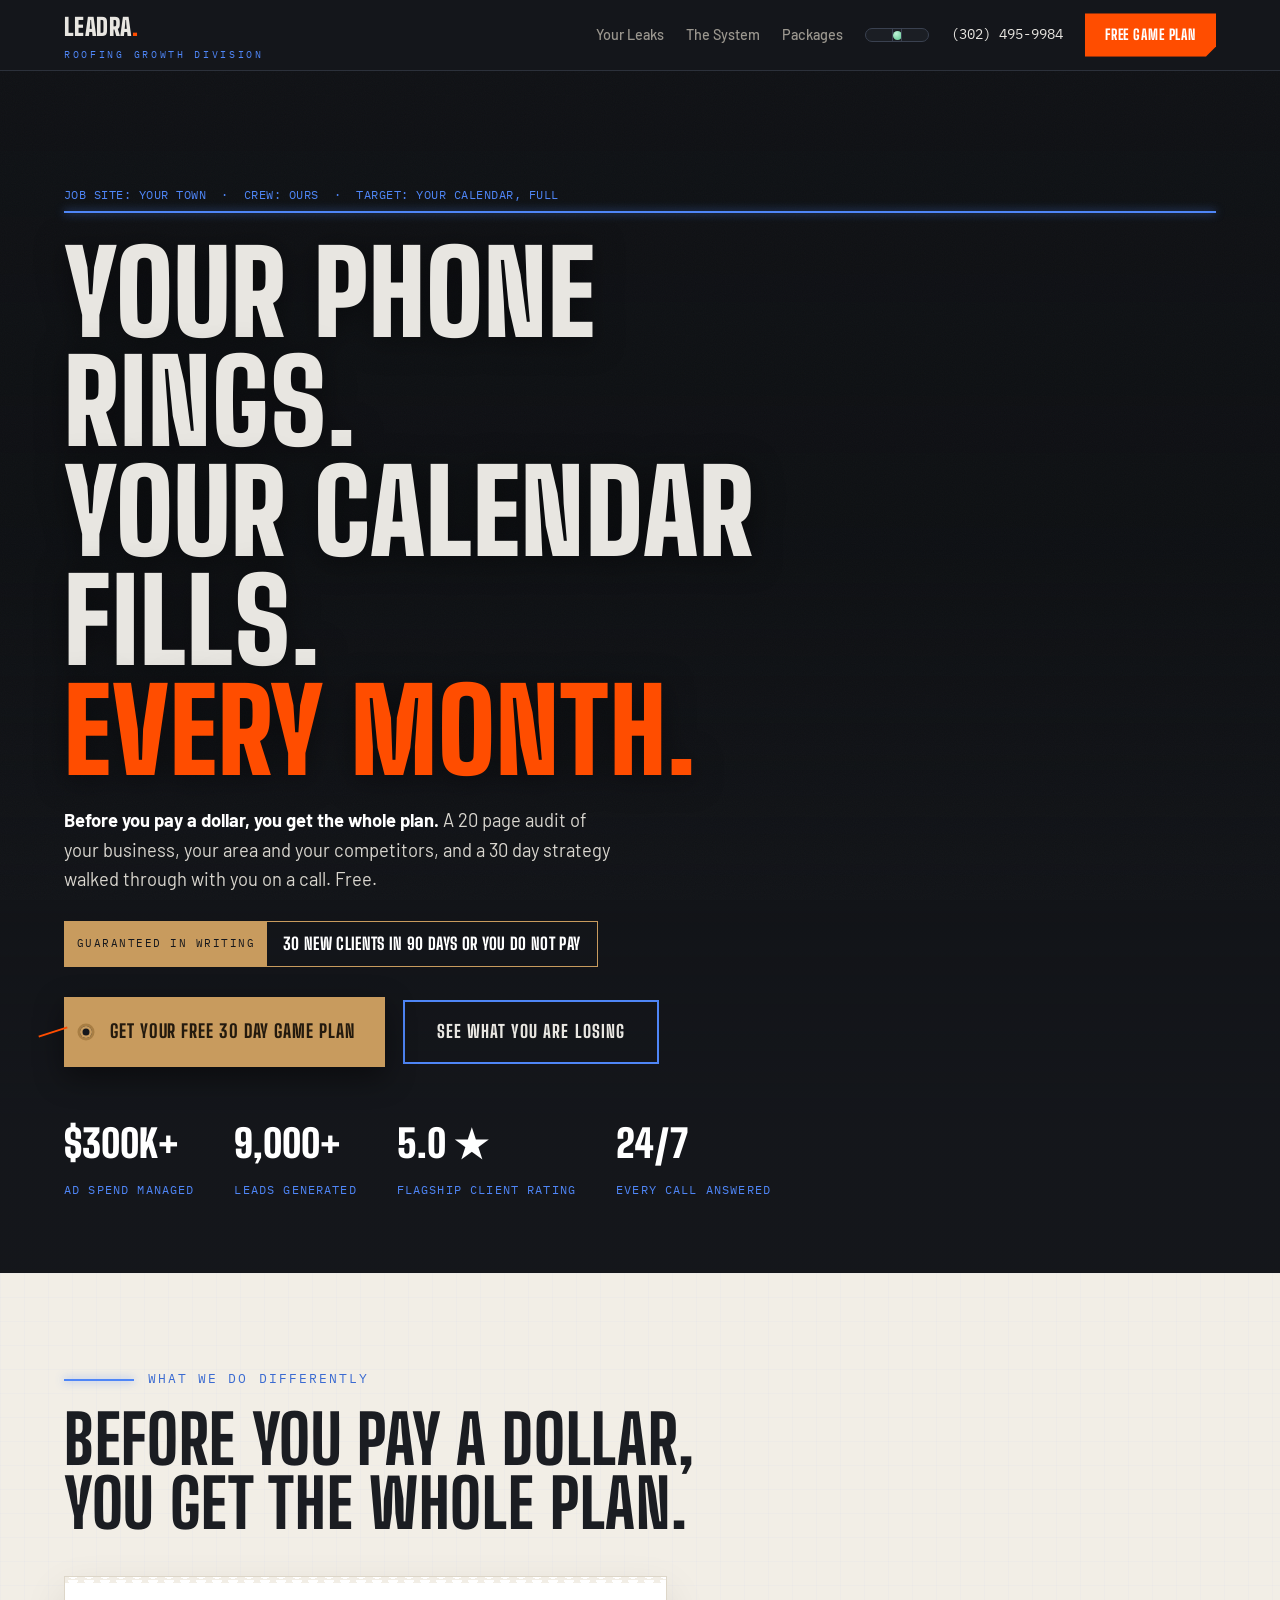
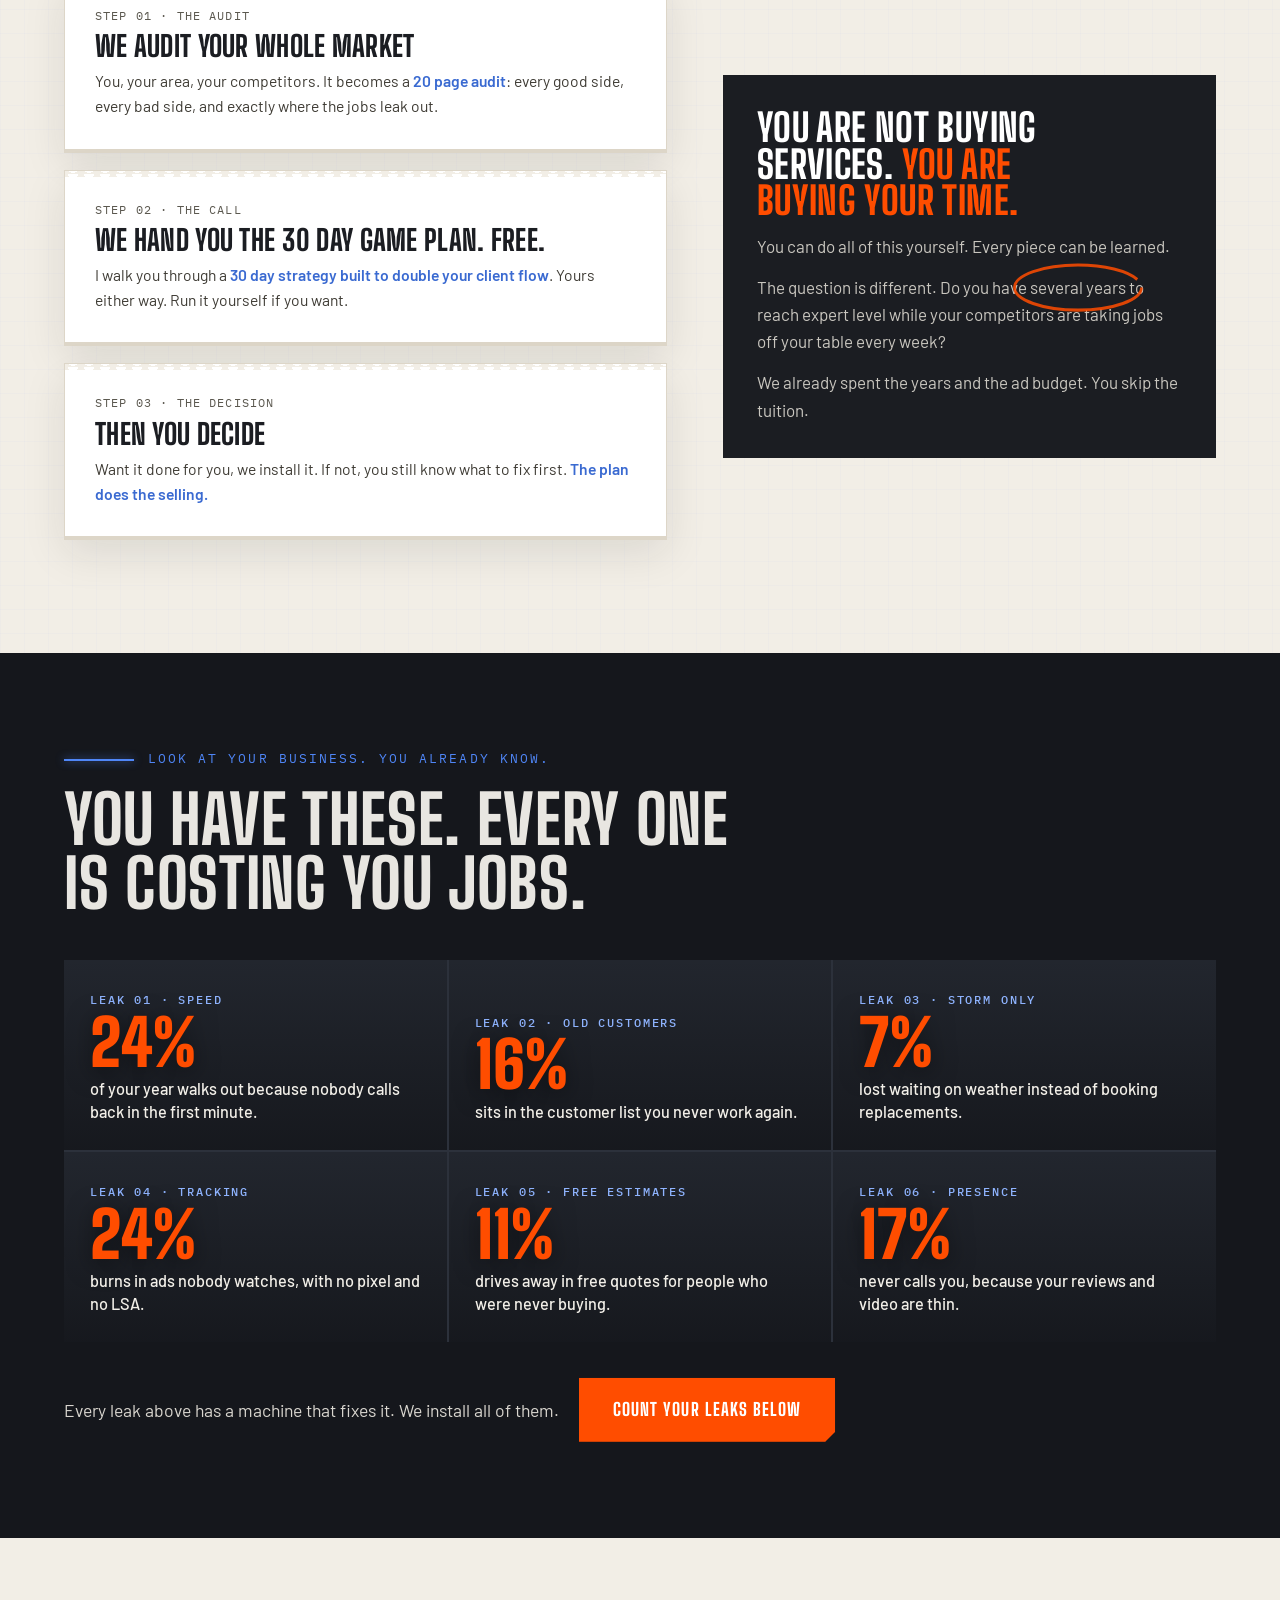
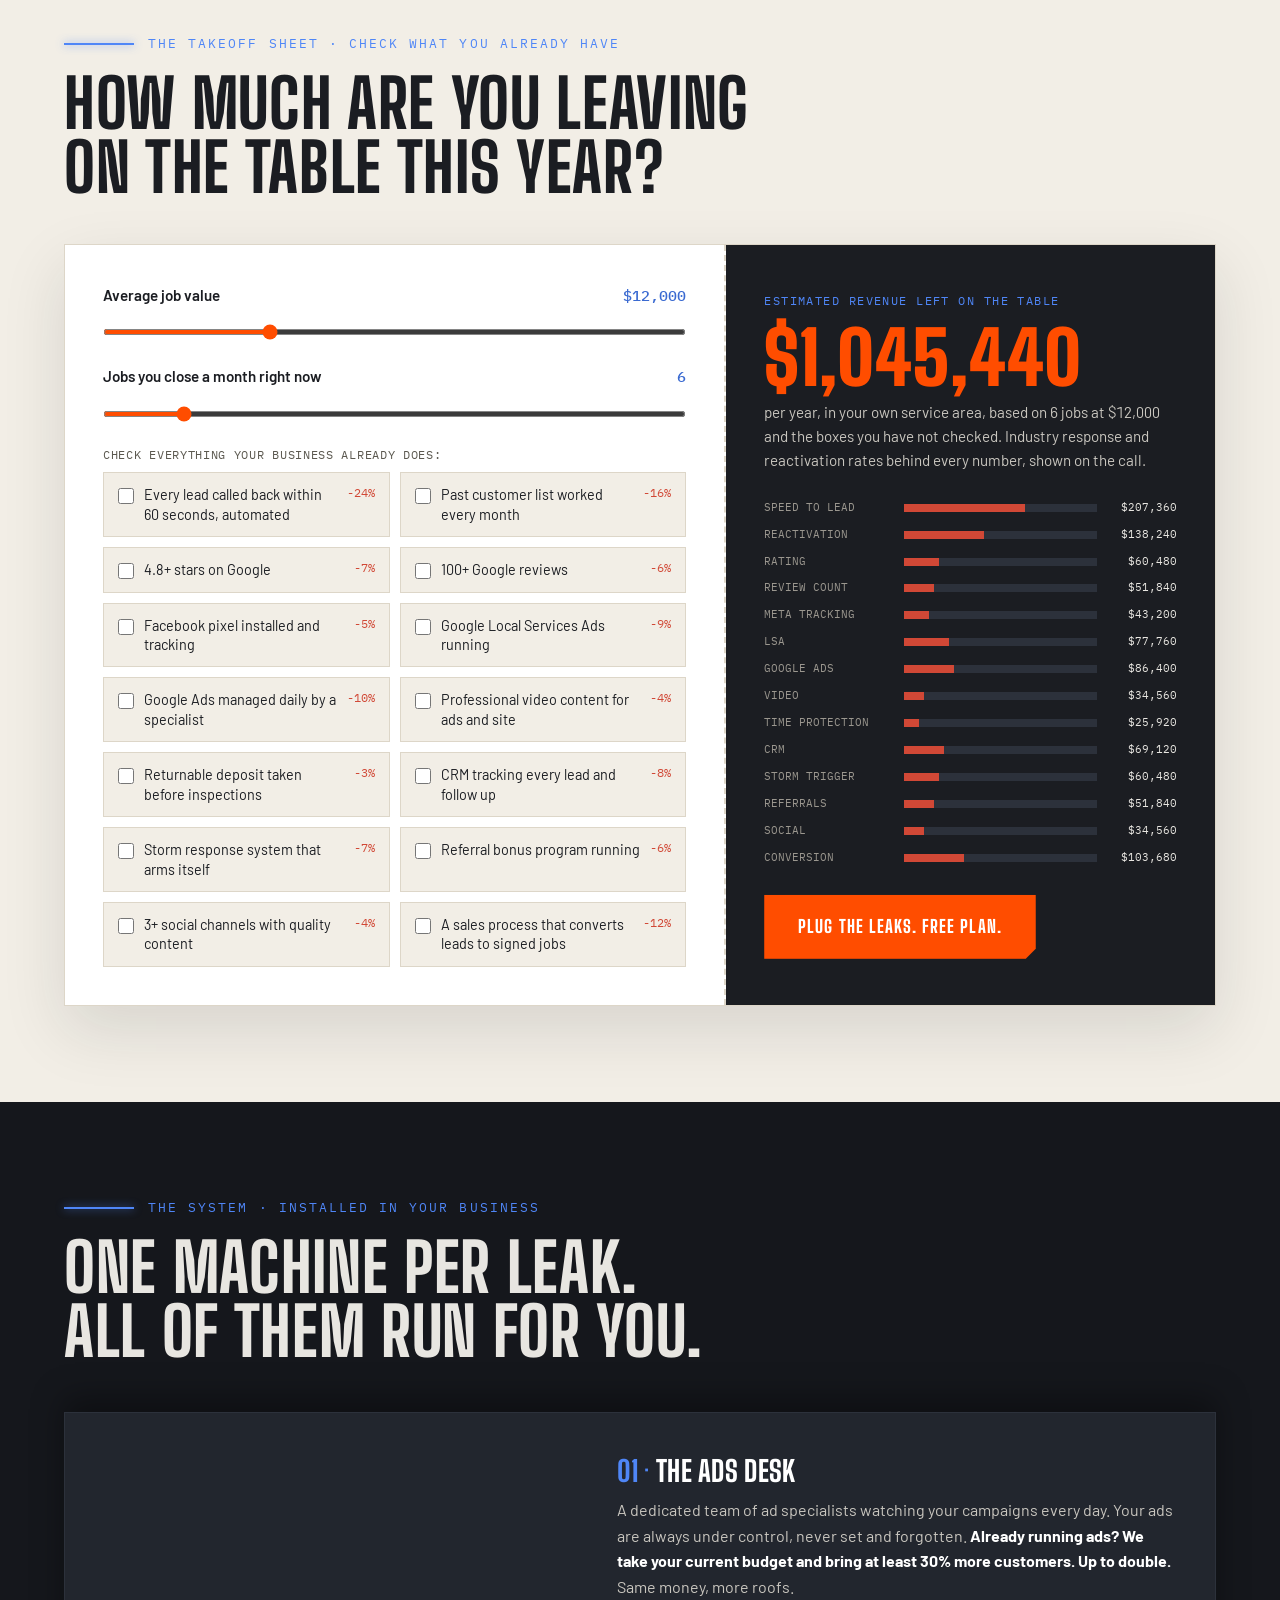
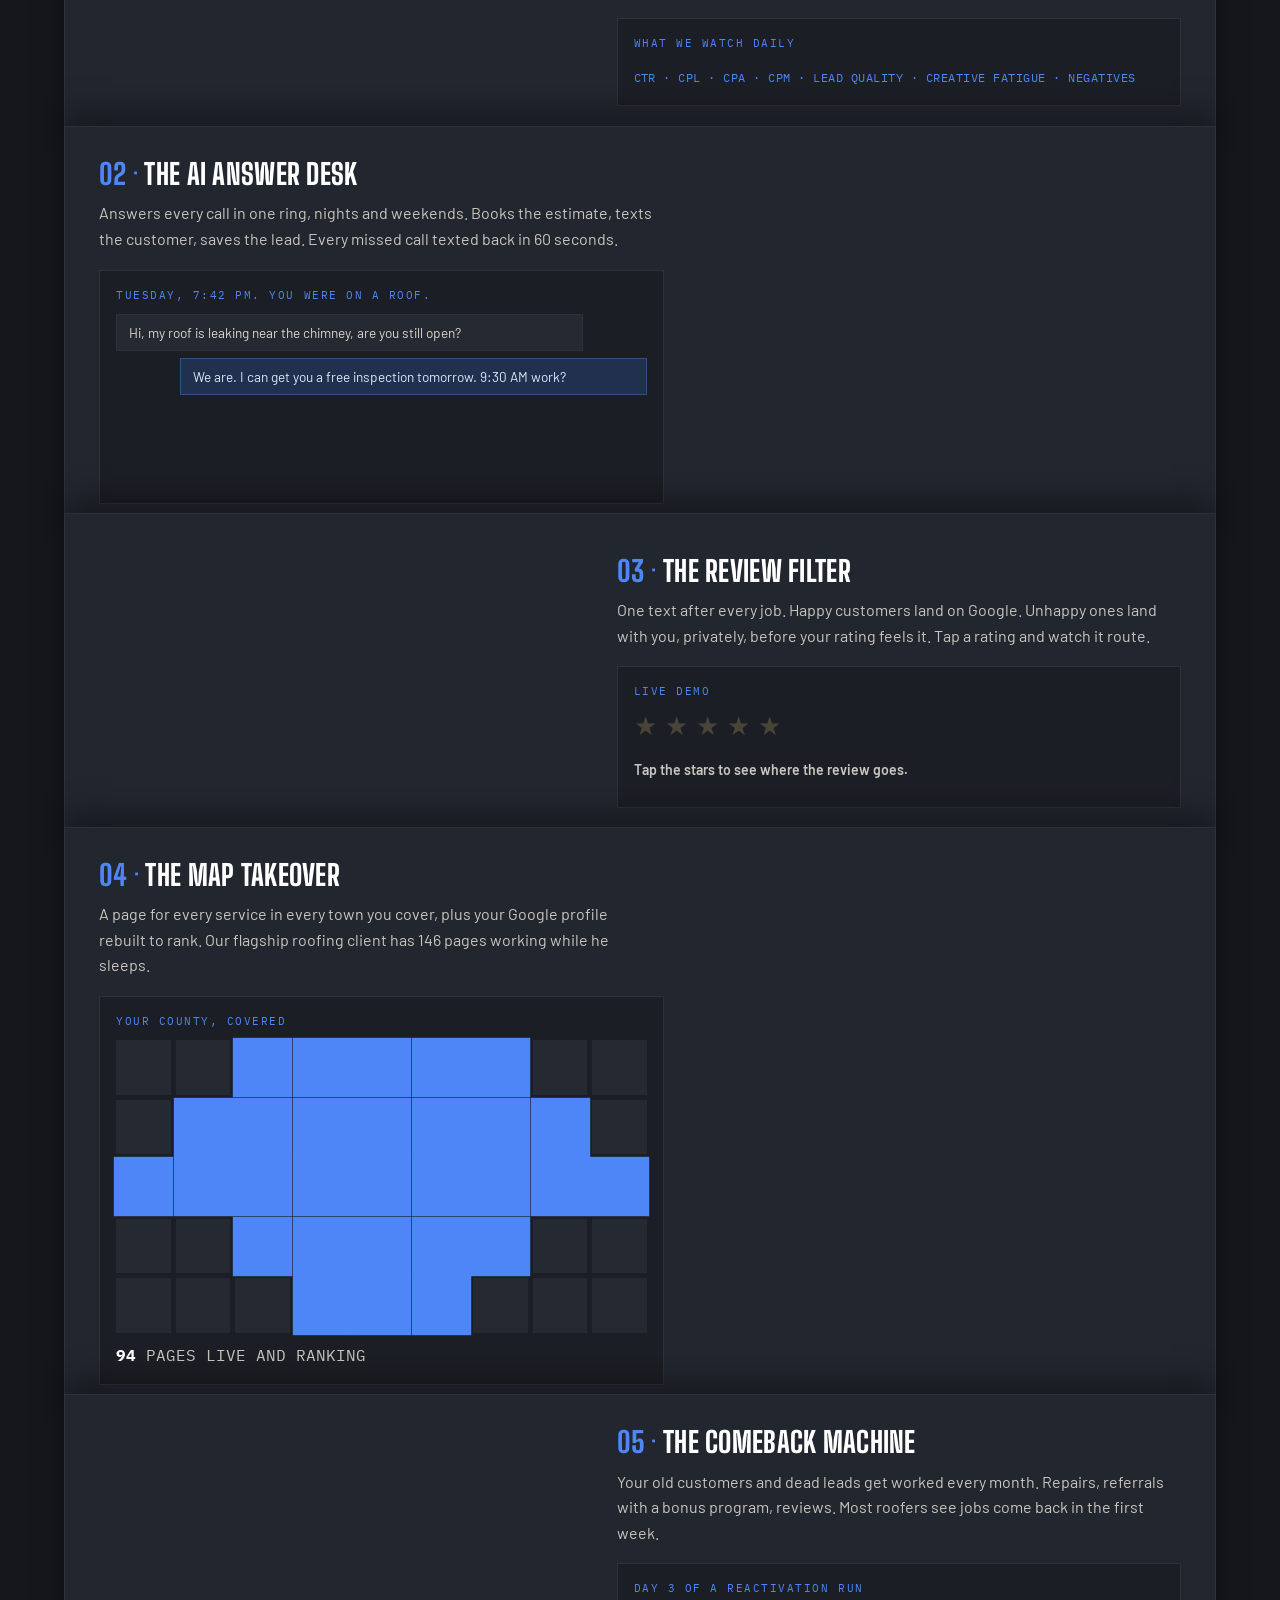
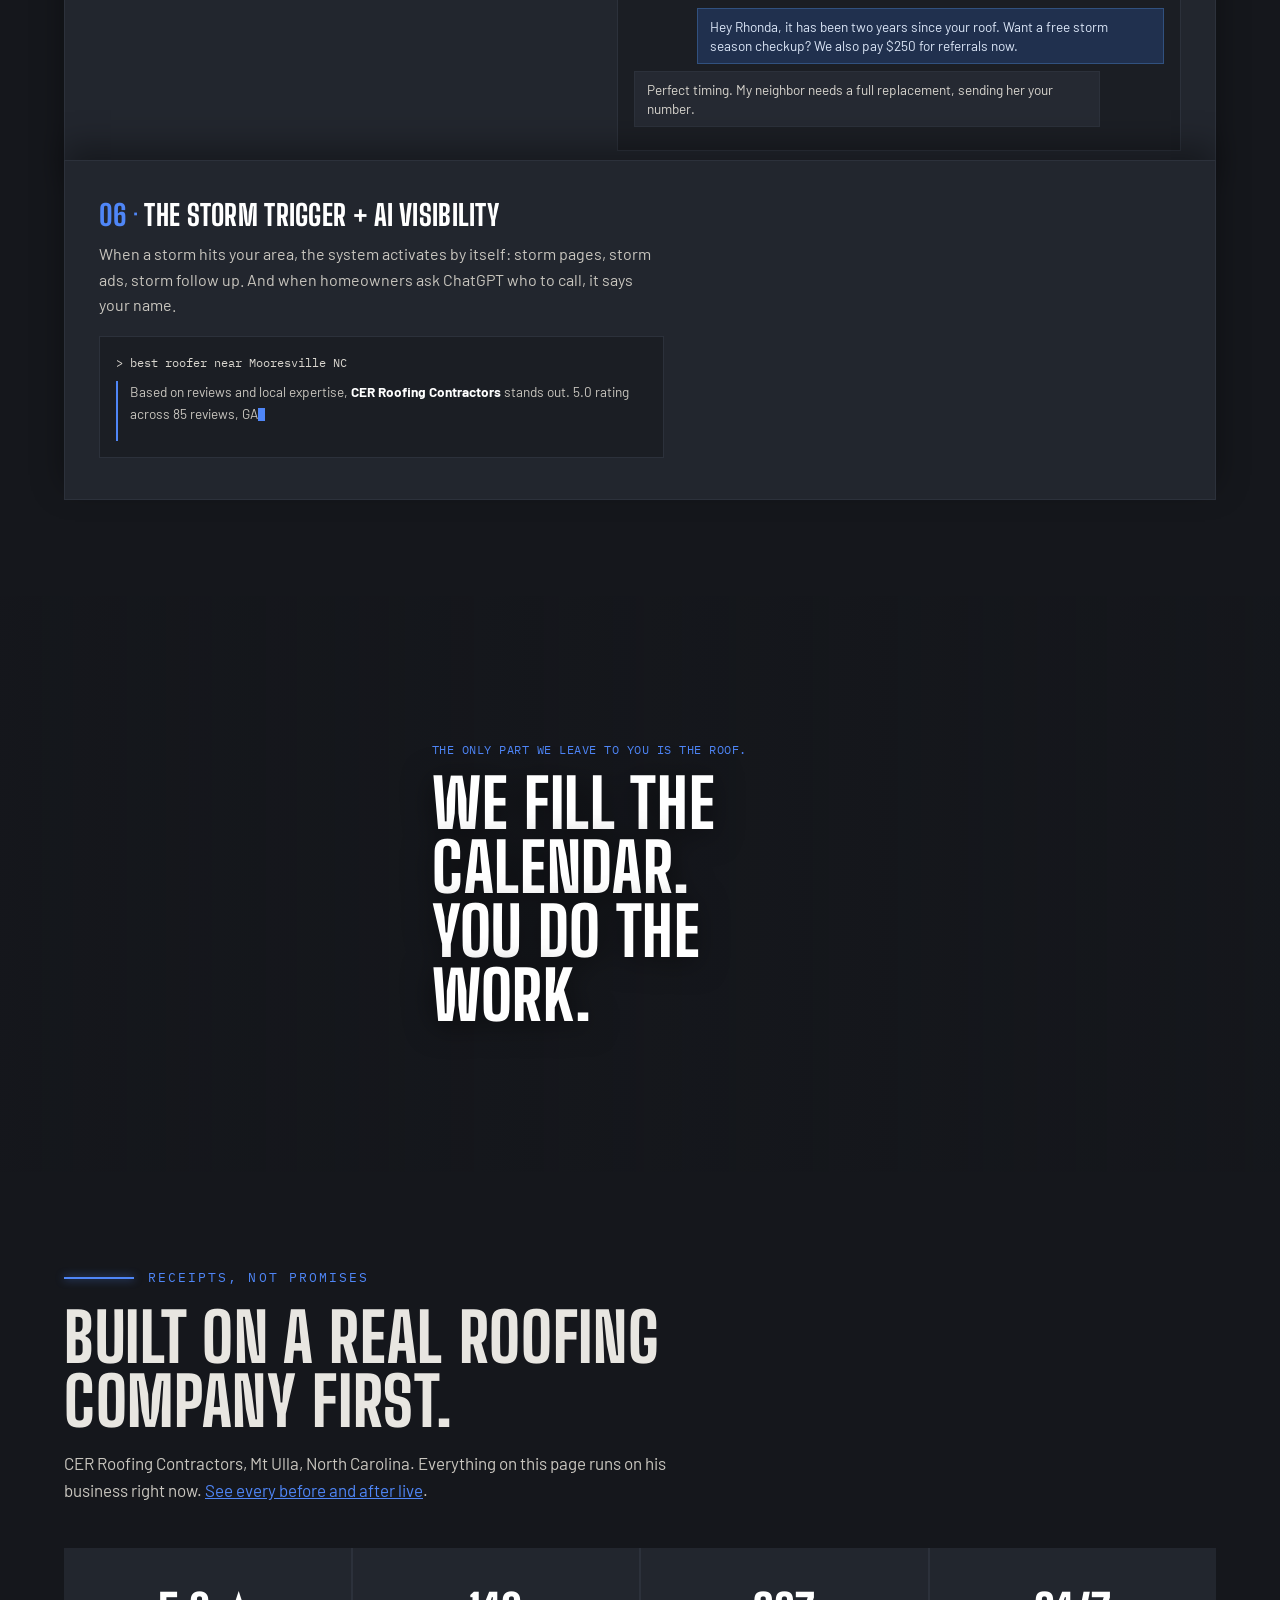
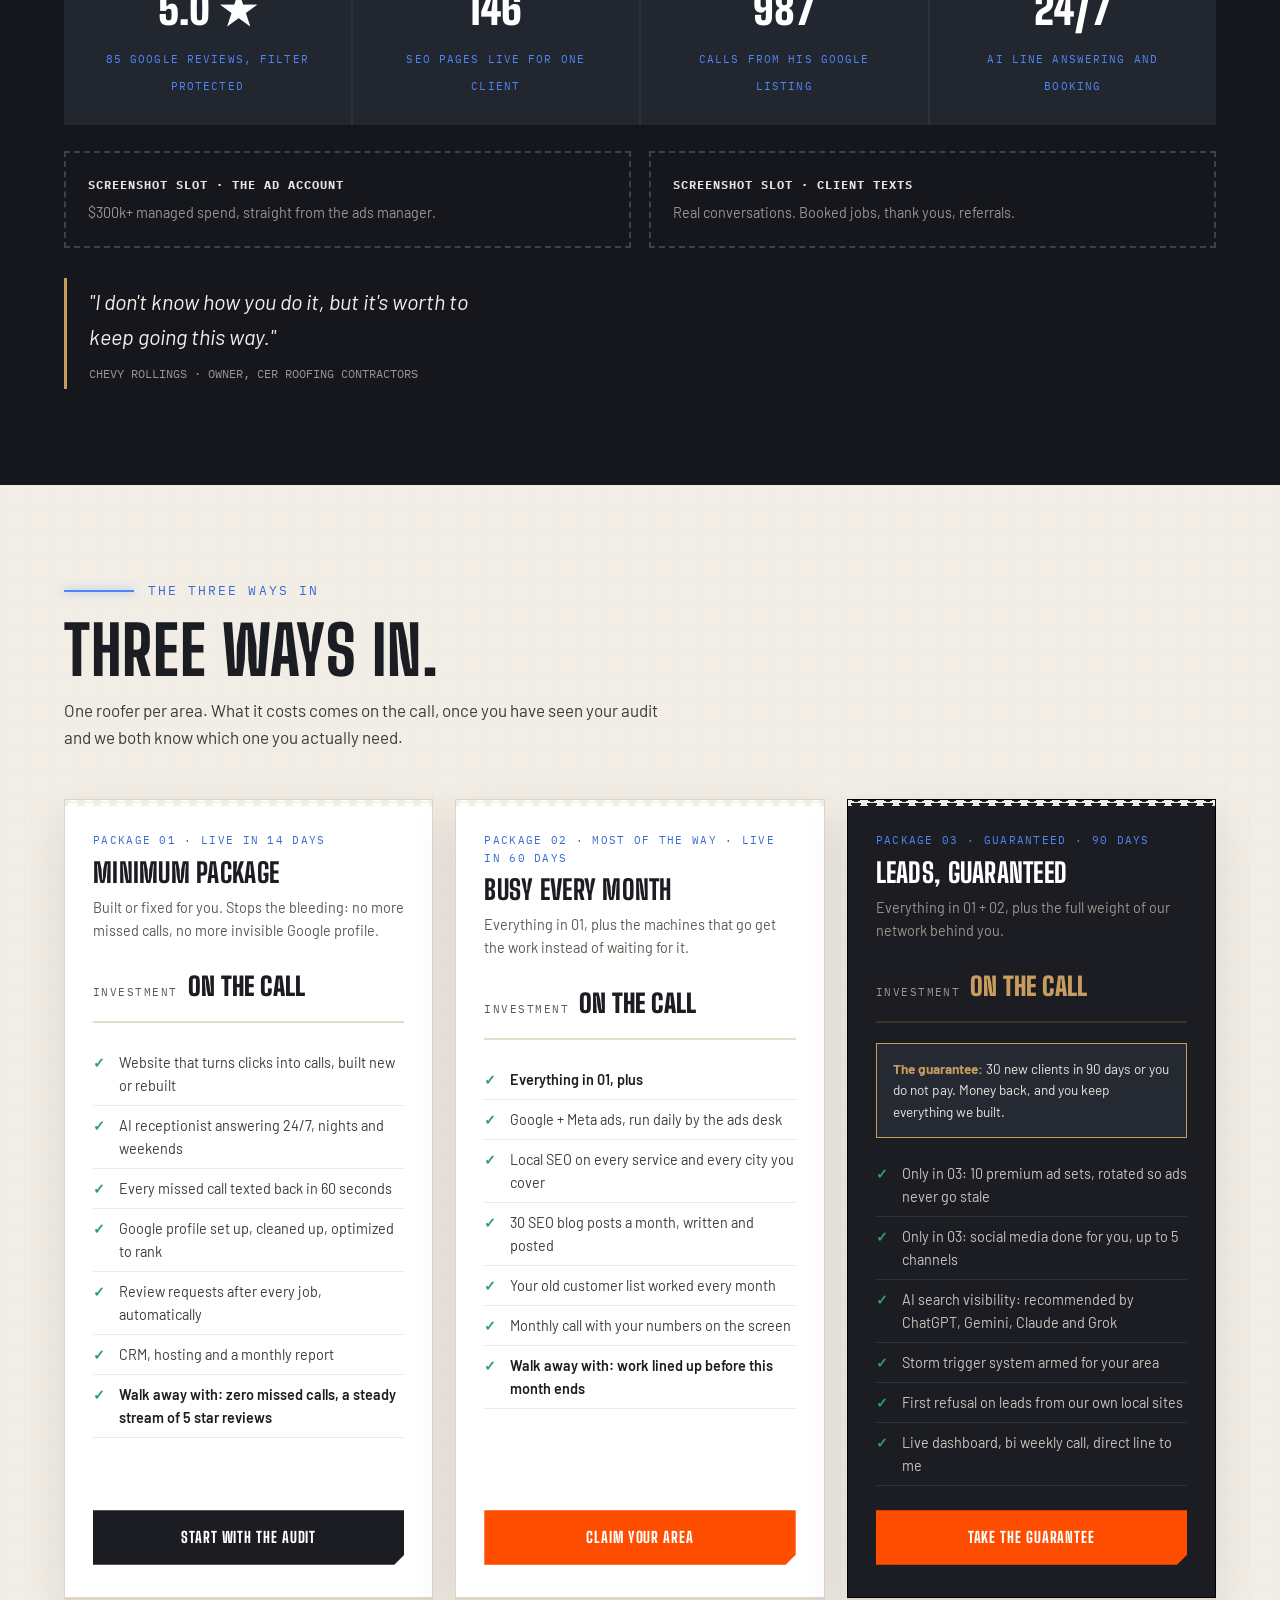
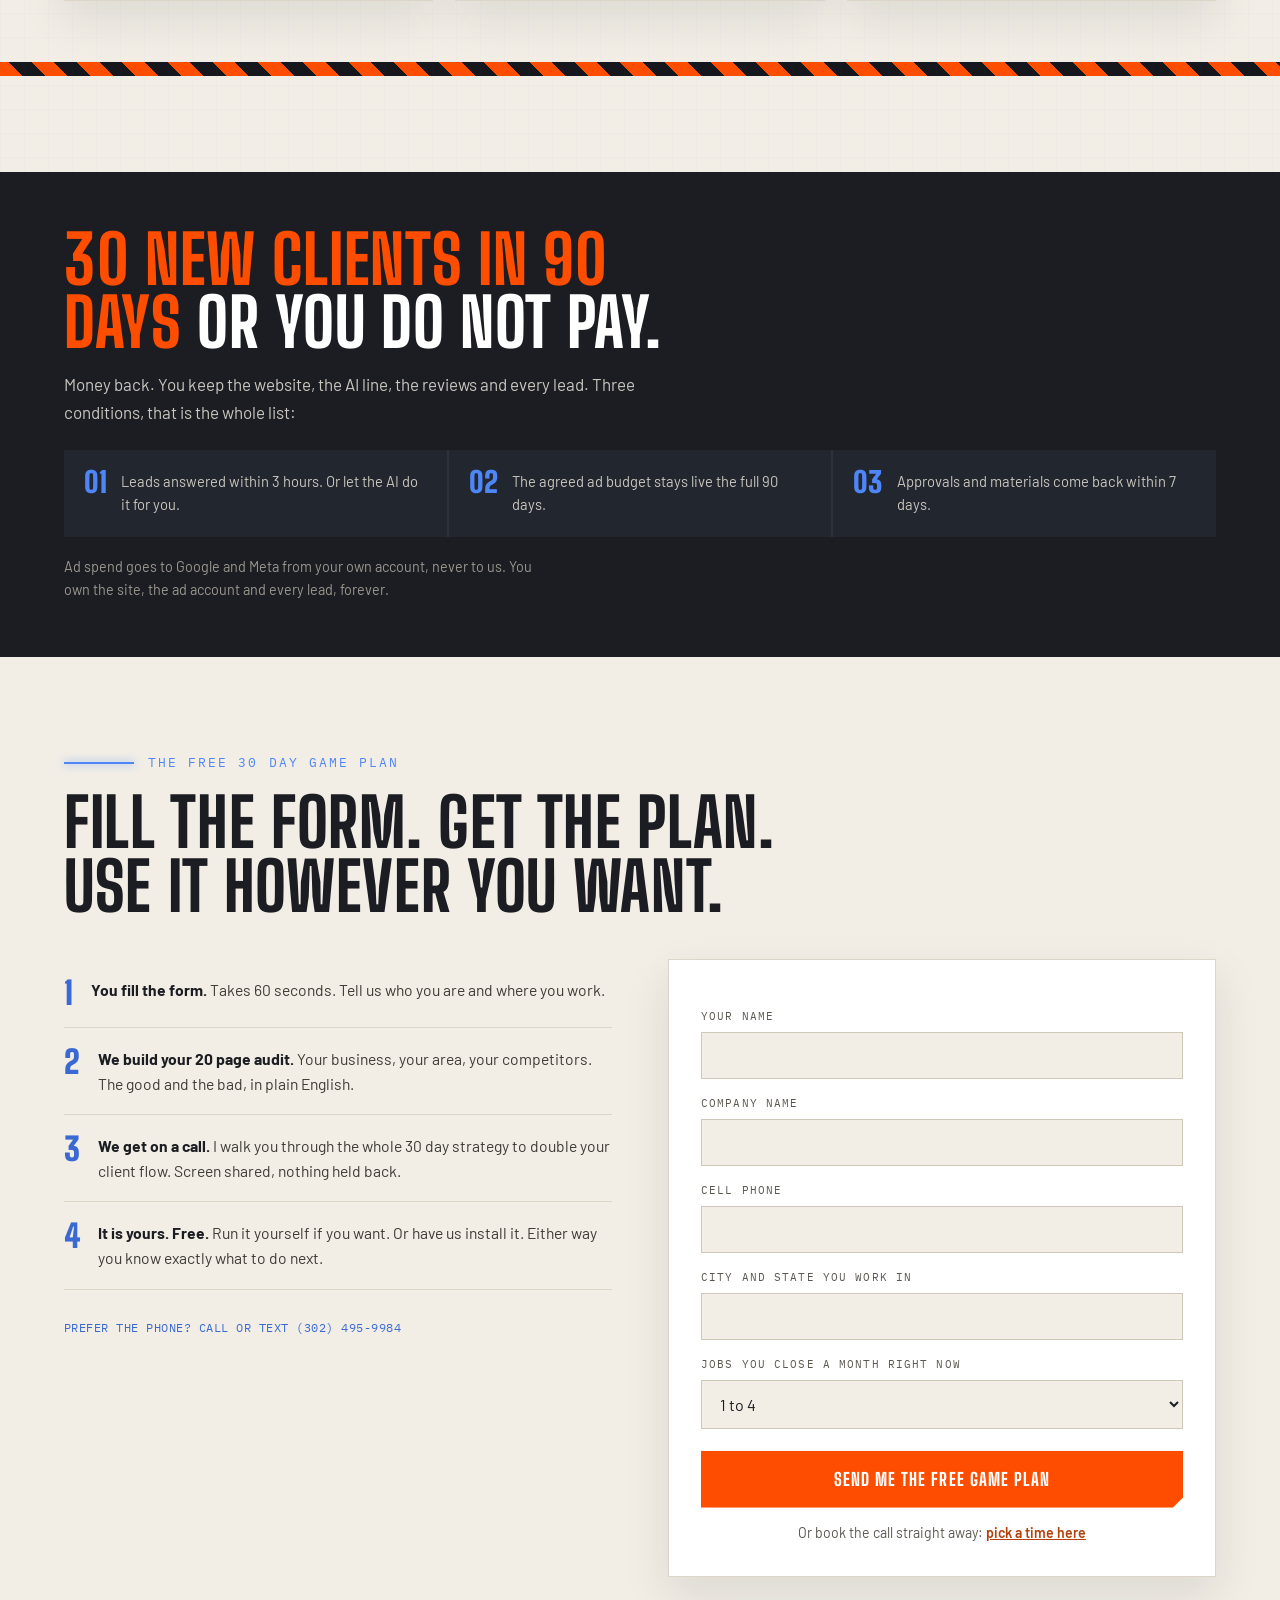
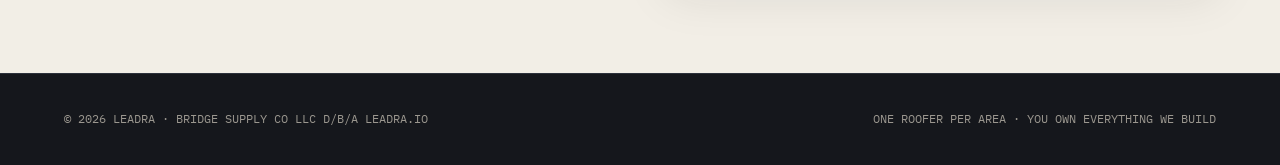
==== commit 4fd97488: "Sync public preview to current build: prices removed, leak numbers, visible conditions The previous " ====
--- a/roofers-site/index.html
+++ b/roofers-site/index.html
@@ -47,6 +47,30 @@
   .btn.line{background:transparent;color:var(--ink);box-shadow:inset 0 0 0 2px var(--chalk);clip-path:none}
   .btn:focus-visible,a:focus-visible,button:focus-visible,input:focus-visible{outline:3px solid var(--chalk);outline-offset:3px}
 
+
+  /* hero guarantee badge */
+  .herobadge{display:inline-flex;align-items:stretch;margin-top:26px;border:1px solid var(--kraft);background:rgba(21,23,28,.55);backdrop-filter:blur(4px)}
+  .herobadge .hb-k{font-family:var(--mono);font-size:.66rem;letter-spacing:.14em;text-transform:uppercase;color:var(--bitumen);background:var(--kraft);padding:10px 12px;display:flex;align-items:center}
+  .herobadge .hb-v{font-family:var(--disp);font-weight:800;text-transform:uppercase;font-size:1.05rem;color:#fff;padding:9px 16px;display:flex;align-items:center;letter-spacing:.02em}
+  @media(max-width:600px){.herobadge{flex-direction:column}.herobadge .hb-v{font-size:.95rem;padding:10px 12px}}
+  /* leak card: number first */
+  .talk .tlabel{position:relative;font-size:.72rem;letter-spacing:.16em;font-weight:500;color:#8FB4FF;margin-bottom:10px;display:block}
+  .talk .tstat{position:relative;display:block;font-family:var(--disp);font-weight:900;font-size:clamp(3rem,5vw,4.2rem);line-height:.85;color:var(--torch);margin-bottom:8px;text-shadow:0 4px 24px rgba(0,0,0,.5)}
+  .talk p{font-size:.95rem}
+  /* investment line on packages */
+  .priceline{display:flex;align-items:baseline;gap:10px;margin:6px 0 20px;padding-bottom:14px;border-bottom:2px solid #E4DDCE}
+  .priceline .pl-k{font-family:var(--mono);font-size:.66rem;letter-spacing:.14em;text-transform:uppercase;color:var(--paper-dim)}
+  .priceline .pl-v{font-family:var(--disp);font-weight:900;font-size:1.6rem;text-transform:uppercase;color:var(--paper-ink)}
+  .pack.dark .priceline{border-bottom-color:#39322A}
+  .pack.dark .priceline .pl-v{color:var(--kraft)}
+  .pack.dark .priceline .pl-k{color:#9B978F}
+  /* guarantee conditions */
+  .conds{display:grid;grid-template-columns:repeat(3,1fr);gap:2px;background:#2C313B;margin-top:24px}
+  @media(max-width:800px){.conds{grid-template-columns:1fr}}
+  .cond{background:#22262E;padding:20px;display:flex;gap:14px;align-items:flex-start}
+  .cond b{font-family:var(--disp);font-weight:900;font-size:1.8rem;color:var(--chalk);line-height:.9}
+  .cond span{font-size:.92rem;color:#C9C6BF}
+
   /* ===== NAV ===== */
   nav{position:sticky;top:0;z-index:60;background:rgba(21,23,28,.94);backdrop-filter:blur(8px);border-bottom:1px solid #2C313B}
   nav .wrap{display:flex;align-items:center;justify-content:space-between;height:70px}
@@ -310,7 +334,8 @@
       <div class="anno mono">JOB SITE: YOUR TOWN &nbsp;·&nbsp; CREW: OURS &nbsp;·&nbsp; TARGET: YOUR CALENDAR, FULL</div>
     </div>
     <h1>Your phone rings.<br>Your calendar fills.<br><em>Every month.</em></h1>
-    <p class="sub">We install the client machine for roofing companies. Ads, Google, AI answering, reviews, reactivation. All of it run by <b>a dedicated ad team</b>, all of it measured. Top package is guaranteed in writing: <b>30 new clients in 90 days or you do not pay. Money back.</b></p>
+    <p class="sub"><b>Before you pay a dollar, you get the whole plan.</b> A 20 page audit of your business, your area and your competitors, and a 30 day strategy walked through with you on a call. Free.</p>
+    <div class="herobadge reveal"><span class="hb-k">Guaranteed in writing</span><span class="hb-v">30 new clients in 90 days or you do not pay</span></div>
     <div class="heroctas">
       <a class="tag-cta" href="#gameplan">Get your free 30 day game plan</a>
       <a class="btn line" href="#leaks">See what you are losing</a>
@@ -334,24 +359,24 @@
         <div class="ticket reveal">
           <div class="tno">STEP 01 · THE AUDIT</div>
           <h3>We audit your whole market</h3>
-          <p>Your business, your area, and your competitors. What they run, what they rank for, where their jobs come from. It becomes a <span class="mark">20 page audit</span> that shows every good side and every bad side of your operation. Where you are. Where the jobs are leaking.</p>
+          <p>You, your area, your competitors. It becomes a <span class="mark">20 page audit</span>: every good side, every bad side, and exactly where the jobs leak out.</p>
         </div>
         <div class="ticket reveal">
           <div class="tno">STEP 02 · THE CALL</div>
           <h3>We hand you the 30 day game plan. Free.</h3>
-          <p>Fill the form, get on a call. I walk you through the audit and a <span class="mark">30 day strategy built to double your client flow</span>. It is yours either way. Take it and run it yourself if you want to. That is why owners talk to us.</p>
+          <p>I walk you through a <span class="mark">30 day strategy built to double your client flow</span>. Yours either way. Run it yourself if you want.</p>
         </div>
         <div class="ticket reveal">
           <div class="tno">STEP 03 · THE DECISION</div>
           <h3>Then you decide</h3>
-          <p>If you want it done for you, we install the machine and run it. If not, you still walk away knowing exactly what to fix first. <span class="mark">No pressure on the call. The plan does the selling.</span></p>
+          <p>Want it done for you, we install it. If not, you still know what to fix first. <span class="mark">The plan does the selling.</span></p>
         </div>
       </div>
       <div class="buytime reveal">
         <h3>You are not buying services. <em>You are buying your time.</em></h3>
-        <p>Honestly, you can do everything we do on your own. The ads, the SEO, the automations, the follow up. Every piece can be learned.</p>
+        <p>You can do all of this yourself. Every piece can be learned.</p>
         <p>The question is different. Do you have <span class="circle-anno">several years<svg viewBox="0 0 120 44" preserveAspectRatio="none"><ellipse cx="60" cy="22" rx="56" ry="18" fill="none" stroke="#FF4D00" stroke-width="2.5" stroke-dasharray="240" stroke-dashoffset="0" opacity=".85"/></svg></span> to reach expert level while your competitors are taking jobs off your table every week?</p>
-        <p>We spent the years and the $300k of ad budget already. You get the result without the tuition.</p>
+        <p>We already spent the years and the ad budget. You skip the tuition.</p>
       </div>
     </div>
   </div>
@@ -363,15 +388,15 @@
     <div class="kicker"><div class="chalkline snap-on-view"></div><span>Look at your business. You already know.</span></div>
     <h2>You have these. Every one<br>is costing you jobs.</h2>
     <div class="talkgrid">
-      <div class="talk reveal"><div class="timg" style="background-image:url('assets/pain-missed-call.jpg')"></div><div class="tshade"></div><span class="mono">LEAK 01 · SPEED</span><p>Nobody calls your leads back in the first minute. No automation doing it either. <b>That is up to 70% of your inquiries gone.</b></p></div>
-      <div class="talk reveal"><div class="timg" style="background-image:url('assets/pain-quiet-office.jpg')"></div><div class="tshade"></div><span class="mono">LEAK 02 · OLD CUSTOMERS</span><p>You never work your past customer list. No review asks, no referral asks, no check ins. <b>Another 50 to 80% left on the table.</b></p></div>
-      <div class="talk reveal"><div class="timg" style="background-image:url('assets/storm.jpg')"></div><div class="tshade"></div><span class="mono">LEAK 03 · STORM ONLY</span><p>Your calendar only fills after a storm. Repairs, not replacements. <b>Feast and famine is not a business model.</b></p></div>
-      <div class="talk reveal"><div class="timg" style="background-image:url('assets/ad-team.jpg')"></div><div class="tshade"></div><span class="mono">LEAK 04 · TRACKING</span><p>No pixel on your site. No LSA. No Google Ads, or ads running blind with nobody watching them daily. <b>Every dollar untracked is a dollar leaking.</b></p></div>
-      <div class="talk reveal"><div class="timg" style="background-image:url('assets/craft-hands.jpg')"></div><div class="tshade"></div><span class="mono">LEAK 05 · FREE ESTIMATES</span><p>You drive out to every tire kicker for free. No returnable deposit before the inspection, no CRM tracking who is real. <b>Days of your life, gone.</b></p></div>
-      <div class="talk reveal"><div class="timg" style="background-image:url('assets/review.jpg')"></div><div class="tshade"></div><span class="mono">LEAK 06 · PRESENCE</span><p>Under 100 reviews. Under 4.8 stars. No professional video, dead social pages. <b>Homeowners check all of it before they call.</b></p></div>
+      <div class="talk reveal"><div class="timg" style="background-image:url('assets/pain-missed-call.jpg')"></div><div class="tshade"></div><span class="mono tlabel">LEAK 01 · SPEED</span><b class="tstat">24%</b><p>of your year walks out because nobody calls back in the first minute.</p></div>
+      <div class="talk reveal"><div class="timg" style="background-image:url('assets/pain-quiet-office.jpg')"></div><div class="tshade"></div><span class="mono tlabel">LEAK 02 · OLD CUSTOMERS</span><b class="tstat">16%</b><p>sits in the customer list you never work again.</p></div>
+      <div class="talk reveal"><div class="timg" style="background-image:url('assets/storm.jpg')"></div><div class="tshade"></div><span class="mono tlabel">LEAK 03 · STORM ONLY</span><b class="tstat">7%</b><p>lost waiting on weather instead of booking replacements.</p></div>
+      <div class="talk reveal"><div class="timg" style="background-image:url('assets/ad-team.jpg')"></div><div class="tshade"></div><span class="mono tlabel">LEAK 04 · TRACKING</span><b class="tstat">24%</b><p>burns in ads nobody watches, with no pixel and no LSA.</p></div>
+      <div class="talk reveal"><div class="timg" style="background-image:url('assets/craft-hands.jpg')"></div><div class="tshade"></div><span class="mono tlabel">LEAK 05 · FREE ESTIMATES</span><b class="tstat">11%</b><p>drives away in free quotes for people who were never buying.</p></div>
+      <div class="talk reveal"><div class="timg" style="background-image:url('assets/review.jpg')"></div><div class="tshade"></div><span class="mono tlabel">LEAK 06 · PRESENCE</span><b class="tstat">17%</b><p>never calls you, because your reviews and video are thin.</p></div>
     </div>
     <div class="talkfoot reveal">
-      <p>We are not asking if you need help. We are telling you what you have. Every leak above has a machine that fixes it, and we install all of them.</p>
+      <p>Every leak above has a machine that fixes it. We install all of them.</p>
       <a class="btn" href="#leaks">Count your leaks below</a>
     </div>
   </div>
@@ -524,17 +549,16 @@
 <!-- ================= PACKAGES ================= -->
 <section class="sec paper" id="packages">
   <div class="wrap">
-    <div class="kicker"><div class="chalkline snap-on-view"></div><span>Pricing, in the open</span></div>
+    <div class="kicker"><div class="chalkline snap-on-view"></div><span>The three ways in</span></div>
     <h2>Three ways in.</h2>
-    <p style="margin-top:14px;color:#3E3B34">Almost nobody in this industry publishes prices. We do. One roofer per area. One roof job is $9,000 plus, so land one job a month and the system pays for itself.</p>
+    <p style="margin-top:14px;color:#3E3B34">One roofer per area. What it costs comes on the call, once you have seen your audit and we both know which one you actually need.</p>
     <div class="packs">
 
       <div class="pack reveal">
         <div class="sla">Package 01 · Live in 14 days</div>
         <h3>Minimum Package</h3>
         <div class="for">Built or fixed for you. Stops the bleeding: no more missed calls, no more invisible Google profile.</div>
-        <div class="price num">$1,500 <span>SETUP, ONE TIME</span></div>
-        <div class="permo num">then $997 a month</div>
+        <div class="priceline"><span class="pl-k">Investment</span><span class="pl-v">On the call</span></div>
         <ul>
           <li>Website that turns clicks into calls, built new or rebuilt</li>
           <li>AI receptionist answering 24/7, nights and weekends</li>
@@ -551,8 +575,7 @@
         <div class="sla">Package 02 · Most of the way · Live in 60 days</div>
         <h3>Busy Every Month</h3>
         <div class="for">Everything in 01, plus the machines that go get the work instead of waiting for it.</div>
-        <div class="price num">$3,000 <span>SETUP, ONE TIME</span></div>
-        <div class="permo num">then $1,997 a month</div>
+        <div class="priceline"><span class="pl-k">Investment</span><span class="pl-v">On the call</span></div>
         <ul>
           <li class="plus">Everything in 01, plus</li>
           <li>Google + Meta ads, run daily by the ads desk</li>
@@ -569,9 +592,8 @@
         <div class="sla">Package 03 · Guaranteed · 90 days</div>
         <h3>Leads, Guaranteed</h3>
         <div class="for">Everything in 01 + 02, plus the full weight of our network behind you.</div>
-        <div class="price num">$6,000 <span>SETUP, ONE TIME</span></div>
-        <div class="permo num">then $3,997 a month</div>
-        <div class="gbox"><b>The guarantee:</b> 30 new clients in 90 days or you do not pay. Money back, and you keep everything we built. Terms in plain English, in writing, before you pay a dollar.</div>
+        <div class="priceline"><span class="pl-k">Investment</span><span class="pl-v">On the call</span></div>
+        <div class="gbox"><b>The guarantee:</b> 30 new clients in 90 days or you do not pay. Money back, and you keep everything we built.</div>
         <ul>
           <li>Only in 03: 10 premium ad sets, rotated so ads never go stale</li>
           <li>Only in 03: social media done for you, up to 5 channels</li>
@@ -591,7 +613,13 @@
 <section class="gband">
   <div class="wrap reveal">
     <h2><em>30 new clients in 90 days</em> or you do not pay.</h2>
-    <p>Money back. You keep the website, the AI line, the reviews and every lead. We can only write that because the machine already runs on real roofing companies. Simple conditions, three lines, in the agreement you read before paying.</p>
+    <p>Money back. You keep the website, the AI line, the reviews and every lead. Three conditions, that is the whole list:</p>
+    <div class="conds">
+      <div class="cond"><b>01</b><span>Leads answered within 3 hours. Or let the AI do it for you.</span></div>
+      <div class="cond"><b>02</b><span>The agreed ad budget stays live the full 90 days.</span></div>
+      <div class="cond"><b>03</b><span>Approvals and materials come back within 7 days.</span></div>
+    </div>
+    <p style="margin-top:18px;font-size:.9rem;color:#9B978F">Ad spend goes to Google and Meta from your own account, never to us. You own the site, the ad account and every lead, forever.</p>
   </div>
 </section>
 
